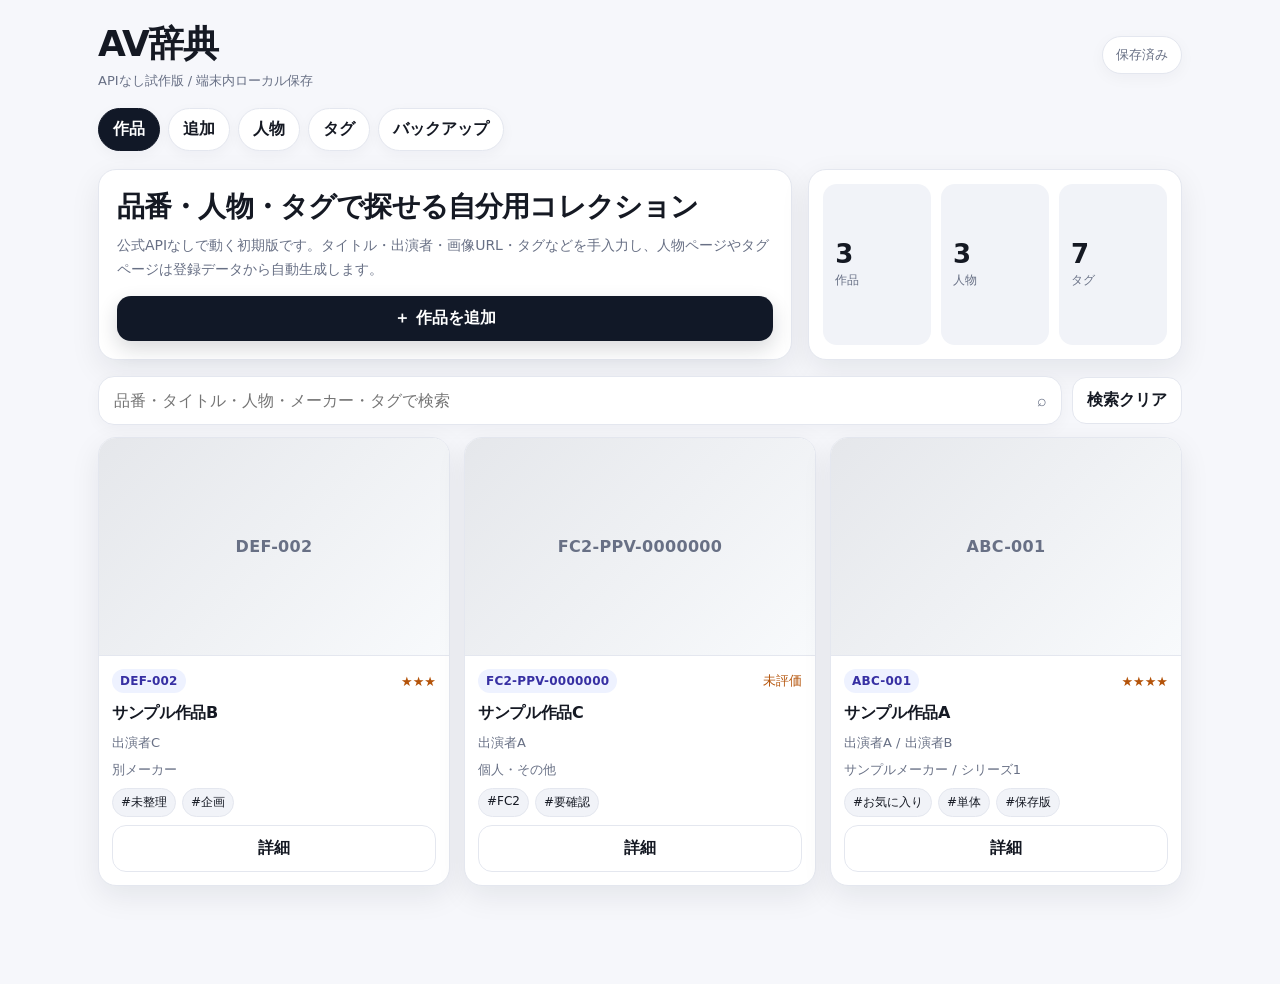
==== index.html @ 642b1cd3 "Add files via upload" ====
<!doctype html>
<html lang="ja">
<head>
  <meta charset="utf-8" />
  <meta name="viewport" content="width=device-width, initial-scale=1, viewport-fit=cover" />
  <meta name="theme-color" content="#111827" />
  <title>AV辞典 - APIなし試作版</title>
  <link rel="manifest" href="manifest.webmanifest" />
  <style>
    :root {
      --bg: #f6f7fb;
      --surface: #ffffff;
      --surface-2: #f1f3f8;
      --text: #151923;
      --muted: #687085;
      --line: #e4e7ef;
      --accent: #111827;
      --accent-2: #2563eb;
      --danger: #dc2626;
      --warn: #b45309;
      --shadow: 0 10px 30px rgba(17, 24, 39, 0.08);
      --radius: 18px;
      --bottom-nav: 74px;
      font-family: -apple-system, BlinkMacSystemFont, "Segoe UI", system-ui, "Hiragino Sans", "Yu Gothic", sans-serif;
    }

    * { box-sizing: border-box; }
    html { height: 100%; }
    body {
      margin: 0;
      min-height: 100%;
      background: var(--bg);
      color: var(--text);
      -webkit-font-smoothing: antialiased;
    }
    button, input, textarea, select { font: inherit; }
    button { cursor: pointer; }
    img { max-width: 100%; display: block; }
    .app {
      max-width: 1120px;
      margin: 0 auto;
      min-height: 100vh;
      padding: 20px 18px calc(var(--bottom-nav) + 24px);
    }

    .topbar {
      display: flex;
      justify-content: space-between;
      gap: 16px;
      align-items: center;
      margin-bottom: 18px;
    }
    .brand {
      display: flex;
      flex-direction: column;
      gap: 3px;
    }
    .brand h1 {
      margin: 0;
      font-size: clamp(24px, 5vw, 36px);
      letter-spacing: -0.04em;
    }
    .brand .sub {
      color: var(--muted);
      font-size: 13px;
    }
    .pill {
      background: var(--surface);
      border: 1px solid var(--line);
      border-radius: 999px;
      padding: 9px 13px;
      color: var(--muted);
      font-size: 13px;
      box-shadow: 0 4px 16px rgba(17, 24, 39, 0.04);
      white-space: nowrap;
    }

    .tabs {
      display: flex;
      gap: 8px;
      flex-wrap: wrap;
      margin-bottom: 18px;
    }
    .tab-btn {
      border: 1px solid var(--line);
      background: var(--surface);
      color: var(--text);
      border-radius: 999px;
      padding: 10px 14px;
      font-weight: 700;
      box-shadow: 0 4px 14px rgba(17, 24, 39, 0.04);
    }
    .tab-btn.active {
      background: var(--accent);
      color: #fff;
      border-color: var(--accent);
    }

    .panel { display: none; }
    .panel.active { display: block; }

    .hero {
      display: grid;
      grid-template-columns: minmax(0, 1.3fr) minmax(280px, 0.7fr);
      gap: 16px;
      margin-bottom: 16px;
    }
    .card {
      background: var(--surface);
      border: 1px solid var(--line);
      border-radius: var(--radius);
      box-shadow: var(--shadow);
    }
    .hero-main {
      padding: 18px;
      min-height: 160px;
      display: flex;
      flex-direction: column;
      justify-content: space-between;
      gap: 14px;
    }
    .hero-main h2 {
      margin: 0;
      font-size: clamp(20px, 4vw, 28px);
      letter-spacing: -0.03em;
    }
    .hero-main p {
      margin: 8px 0 0;
      color: var(--muted);
      line-height: 1.7;
      font-size: 14px;
    }
    .stats {
      display: grid;
      grid-template-columns: repeat(3, minmax(0, 1fr));
      gap: 10px;
      padding: 14px;
    }
    .stat {
      background: var(--surface-2);
      border-radius: 14px;
      padding: 12px;
      min-height: 82px;
      display: flex;
      flex-direction: column;
      justify-content: center;
    }
    .stat strong {
      font-size: 26px;
      letter-spacing: -0.04em;
    }
    .stat span {
      color: var(--muted);
      font-size: 12px;
      margin-top: 3px;
    }

    .toolbar {
      display: grid;
      grid-template-columns: 1fr auto;
      gap: 10px;
      align-items: center;
      margin: 16px 0;
    }
    .searchbox {
      position: relative;
    }
    .searchbox input {
      width: 100%;
      border: 1px solid var(--line);
      background: var(--surface);
      border-radius: 16px;
      padding: 14px 46px 14px 15px;
      outline: none;
      box-shadow: 0 4px 16px rgba(17, 24, 39, 0.04);
    }
    .searchbox .icon {
      position: absolute;
      right: 15px;
      top: 50%;
      transform: translateY(-50%);
      color: var(--muted);
    }
    .btn {
      border: 0;
      border-radius: 14px;
      padding: 12px 14px;
      background: var(--accent);
      color: #fff;
      font-weight: 800;
      box-shadow: 0 8px 20px rgba(17, 24, 39, 0.16);
      display: inline-flex;
      align-items: center;
      justify-content: center;
      gap: 6px;
    }
    .btn.secondary {
      background: var(--surface);
      color: var(--text);
      border: 1px solid var(--line);
      box-shadow: none;
    }
    .btn.danger {
      background: var(--danger);
    }
    .btn.warn {
      background: var(--warn);
    }
    .btn.full { width: 100%; }
    .small-btn {
      border: 1px solid var(--line);
      background: var(--surface);
      border-radius: 999px;
      padding: 7px 10px;
      font-weight: 700;
      color: var(--text);
    }

    .works-grid {
      display: grid;
      grid-template-columns: repeat(3, minmax(0, 1fr));
      gap: 14px;
    }
    .work-card {
      overflow: hidden;
      display: flex;
      flex-direction: column;
      min-height: 100%;
    }
    .thumb {
      aspect-ratio: 16 / 10;
      background: linear-gradient(135deg, #e5e7eb, #f8fafc);
      border-bottom: 1px solid var(--line);
      display: grid;
      place-items: center;
      color: var(--muted);
      font-weight: 800;
      letter-spacing: 0.02em;
      overflow: hidden;
    }
    .thumb img {
      width: 100%;
      height: 100%;
      object-fit: cover;
    }
    .work-body {
      padding: 13px;
      display: flex;
      flex-direction: column;
      gap: 8px;
      flex: 1;
    }
    .code-row {
      display: flex;
      align-items: center;
      justify-content: space-between;
      gap: 8px;
    }
    .code {
      background: #eef2ff;
      color: #3730a3;
      padding: 5px 8px;
      border-radius: 999px;
      font-size: 12px;
      font-weight: 900;
      letter-spacing: 0.02em;
    }
    .rating {
      font-size: 13px;
      white-space: nowrap;
      color: #b45309;
    }
    .title {
      font-weight: 900;
      line-height: 1.45;
      letter-spacing: -0.02em;
      word-break: break-word;
    }
    .meta {
      color: var(--muted);
      font-size: 13px;
      line-height: 1.5;
    }
    .chip-row {
      display: flex;
      flex-wrap: wrap;
      gap: 6px;
      margin-top: auto;
    }
    .chip {
      border: 1px solid var(--line);
      background: var(--surface-2);
      border-radius: 999px;
      padding: 5px 8px;
      font-size: 12px;
      color: var(--text);
      max-width: 100%;
      overflow: hidden;
      text-overflow: ellipsis;
      white-space: nowrap;
    }
    .chip.clickable { cursor: pointer; }

    .empty {
      text-align: center;
      color: var(--muted);
      padding: 44px 18px;
    }
    .empty strong {
      color: var(--text);
      display: block;
      font-size: 18px;
      margin-bottom: 6px;
    }

    .form-card { padding: 18px; }
    .form-grid {
      display: grid;
      grid-template-columns: repeat(2, minmax(0, 1fr));
      gap: 14px;
    }
    .field { display: flex; flex-direction: column; gap: 6px; }
    .field.full { grid-column: 1 / -1; }
    label {
      font-weight: 800;
      font-size: 13px;
      color: #303747;
    }
    .hint {
      color: var(--muted);
      font-size: 12px;
      line-height: 1.55;
    }
    input, textarea, select {
      border: 1px solid var(--line);
      background: #fff;
      border-radius: 13px;
      padding: 12px 12px;
      outline: none;
      width: 100%;
    }
    textarea { min-height: 96px; resize: vertical; }
    input:focus, textarea:focus, select:focus {
      border-color: #93c5fd;
      box-shadow: 0 0 0 4px rgba(147, 197, 253, 0.25);
    }
    .form-actions {
      display: flex;
      gap: 10px;
      margin-top: 16px;
      flex-wrap: wrap;
    }

    .list-stack {
      display: grid;
      gap: 10px;
    }
    .list-item {
      padding: 14px;
      display: flex;
      justify-content: space-between;
      align-items: center;
      gap: 12px;
    }
    .list-item h3 {
      margin: 0;
      font-size: 16px;
    }
    .list-item p {
      margin: 5px 0 0;
      color: var(--muted);
      font-size: 13px;
    }

    .backup-grid {
      display: grid;
      grid-template-columns: repeat(2, minmax(0, 1fr));
      gap: 14px;
    }
    .backup-box { padding: 16px; }
    .backup-box h3 { margin: 0 0 8px; }
    .backup-box p { color: var(--muted); line-height: 1.7; font-size: 14px; margin: 0 0 12px; }

    dialog {
      border: 0;
      border-radius: 22px;
      padding: 0;
      width: min(680px, calc(100vw - 28px));
      box-shadow: 0 30px 90px rgba(17, 24, 39, 0.28);
      overflow: hidden;
    }
    dialog::backdrop { background: rgba(15, 23, 42, 0.55); }
    .modal-head {
      padding: 14px 16px;
      border-bottom: 1px solid var(--line);
      display: flex;
      justify-content: space-between;
      align-items: center;
      gap: 10px;
    }
    .modal-head h2 { margin: 0; font-size: 18px; }
    .modal-body { padding: 16px; max-height: min(72vh, 720px); overflow: auto; }
    .detail-grid {
      display: grid;
      grid-template-columns: 190px minmax(0, 1fr);
      gap: 16px;
    }
    .detail-thumb {
      border-radius: 16px;
      overflow: hidden;
      border: 1px solid var(--line);
      align-self: start;
    }
    .kv { display: grid; gap: 10px; }
    .kv-row {
      display: grid;
      grid-template-columns: 86px minmax(0, 1fr);
      gap: 10px;
      font-size: 14px;
      line-height: 1.6;
      border-bottom: 1px solid var(--line);
      padding-bottom: 8px;
    }
    .kv-row b { color: var(--muted); font-size: 13px; }
    .modal-actions { display: flex; gap: 9px; margin-top: 16px; flex-wrap: wrap; }

    .bottom-nav {
      position: fixed;
      left: 50%;
      bottom: max(12px, env(safe-area-inset-bottom));
      transform: translateX(-50%);
      width: min(620px, calc(100vw - 22px));
      background: rgba(255,255,255,0.92);
      backdrop-filter: blur(18px);
      border: 1px solid var(--line);
      border-radius: 22px;
      box-shadow: 0 20px 50px rgba(17, 24, 39, 0.18);
      display: none;
      grid-template-columns: repeat(5, 1fr);
      padding: 8px;
      z-index: 10;
    }
    .nav-btn {
      background: transparent;
      border: 0;
      border-radius: 15px;
      padding: 8px 5px;
      color: var(--muted);
      font-size: 11px;
      font-weight: 800;
      display: grid;
      gap: 3px;
      place-items: center;
    }
    .nav-btn span:first-child { font-size: 17px; line-height: 1; }
    .nav-btn.active {
      background: var(--accent);
      color: #fff;
    }

    .toast {
      position: fixed;
      left: 50%;
      bottom: 96px;
      transform: translateX(-50%) translateY(20px);
      background: #111827;
      color: #fff;
      padding: 12px 14px;
      border-radius: 999px;
      opacity: 0;
      pointer-events: none;
      transition: 0.2s ease;
      box-shadow: 0 16px 42px rgba(17, 24, 39, 0.25);
      z-index: 30;
      font-weight: 700;
      font-size: 13px;
    }
    .toast.show {
      opacity: 1;
      transform: translateX(-50%) translateY(0);
    }

    @media (max-width: 900px) {
      .hero { grid-template-columns: 1fr; }
      .works-grid { grid-template-columns: repeat(2, minmax(0, 1fr)); }
      .backup-grid { grid-template-columns: 1fr; }
    }
    @media (max-width: 640px) {
      .app { padding: 16px 12px calc(var(--bottom-nav) + 22px); }
      .topbar { align-items: flex-start; }
      .pill { display: none; }
      .tabs { display: none; }
      .bottom-nav { display: grid; }
      .hero-main { padding: 16px; }
      .stats { grid-template-columns: repeat(3, 1fr); padding: 10px; gap: 8px; }
      .stat { min-height: 70px; padding: 10px; }
      .stat strong { font-size: 23px; }
      .toolbar { grid-template-columns: 1fr; }
      .works-grid { grid-template-columns: 1fr; gap: 12px; }
      .work-card { display: grid; grid-template-columns: 112px minmax(0, 1fr); min-height: 0; }
      .thumb { aspect-ratio: auto; height: 100%; min-height: 150px; border-bottom: 0; border-right: 1px solid var(--line); }
      .work-body { padding: 12px; min-width: 0; }
      .title { font-size: 15px; }
      .chip-row .chip:nth-child(n+5) { display: none; }
      .form-card { padding: 14px; }
      .form-grid { grid-template-columns: 1fr; gap: 12px; }
      .form-actions .btn { flex: 1 1 100%; }
      .detail-grid { grid-template-columns: 1fr; }
      .detail-thumb { max-width: 240px; width: 100%; margin: 0 auto; }
      .kv-row { grid-template-columns: 78px minmax(0, 1fr); }
      .list-item { align-items: flex-start; flex-direction: column; }
      .list-item .btn { width: 100%; }
    }
  </style>
</head>
<body>
  <div class="app">
    <header class="topbar">
      <div class="brand">
        <h1>AV辞典</h1>
        <div class="sub">APIなし試作版 / 端末内ローカル保存</div>
      </div>
      <div class="pill" id="saveState">保存済み</div>
    </header>

    <nav class="tabs" aria-label="メインメニュー">
      <button class="tab-btn active" data-tab="home">作品</button>
      <button class="tab-btn" data-tab="add">追加</button>
      <button class="tab-btn" data-tab="people">人物</button>
      <button class="tab-btn" data-tab="tags">タグ</button>
      <button class="tab-btn" data-tab="backup">バックアップ</button>
    </nav>

    <main>
      <section id="home" class="panel active">
        <div class="hero">
          <div class="card hero-main">
            <div>
              <h2>品番・人物・タグで探せる自分用コレクション</h2>
              <p>公式APIなしで動く初期版です。タイトル・出演者・画像URL・タグなどを手入力し、人物ページやタグページは登録データから自動生成します。</p>
            </div>
            <button class="btn" data-open-add>＋ 作品を追加</button>
          </div>
          <div class="card stats">
            <div class="stat"><strong id="statWorks">0</strong><span>作品</span></div>
            <div class="stat"><strong id="statPeople">0</strong><span>人物</span></div>
            <div class="stat"><strong id="statTags">0</strong><span>タグ</span></div>
          </div>
        </div>

        <div class="toolbar">
          <div class="searchbox">
            <input id="searchInput" type="search" placeholder="品番・タイトル・人物・メーカー・タグで検索" autocomplete="off" />
            <span class="icon">⌕</span>
          </div>
          <button class="btn secondary" id="clearSearch">検索クリア</button>
        </div>

        <div id="activeFilter" class="hint" style="margin: -4px 0 12px;"></div>
        <div id="worksGrid" class="works-grid"></div>
        <div id="emptyWorks" class="card empty" style="display:none;">
          <strong>まだ作品がありません</strong>
          まずは「追加」から品番だけでも登録できます。
        </div>
      </section>

      <section id="add" class="panel">
        <div class="card form-card">
          <h2 style="margin:0 0 6px;">作品を追加・編集</h2>
          <p class="hint" style="margin:0 0 16px;">所持状況欄は入れていません。品番だけでも保存できます。</p>
          <form id="workForm">
            <input type="hidden" id="editId" />
            <div class="form-grid">
              <div class="field">
                <label for="code">品番 *</label>
                <input id="code" placeholder="例：ABC-001" required />
              </div>
              <div class="field">
                <label for="title">タイトル</label>
                <input id="title" placeholder="あとから入力でも可" />
              </div>
              <div class="field full">
                <label for="performers">出演者・人物</label>
                <input id="performers" placeholder="例：出演者A, 出演者B" />
                <div class="hint">カンマ区切りで複数登録できます。人物ページは自動生成されます。</div>
              </div>
              <div class="field">
                <label for="maker">メーカー</label>
                <input id="maker" placeholder="メーカー名" />
              </div>
              <div class="field">
                <label for="label">レーベル</label>
                <input id="label" placeholder="レーベル名" />
              </div>
              <div class="field">
                <label for="series">シリーズ</label>
                <input id="series" placeholder="シリーズ名" />
              </div>
              <div class="field">
                <label for="releaseDate">発売日</label>
                <input id="releaseDate" type="date" />
              </div>
              <div class="field">
                <label for="rating">評価</label>
                <select id="rating">
                  <option value="">未評価</option>
                  <option value="1">★</option>
                  <option value="2">★★</option>
                  <option value="3">★★★</option>
                  <option value="4">★★★★</option>
                  <option value="5">★★★★★</option>
                </select>
              </div>
              <div class="field full">
                <label for="tags">タグ</label>
                <input id="tags" placeholder="例：お気に入り, 単体, FC2, 保存版" />
                <div class="hint">カンマ区切り。タグページは自動生成されます。</div>
              </div>
              <div class="field full">
                <label for="thumbnailUrl">サムネイル画像URL</label>
                <input id="thumbnailUrl" placeholder="https://..." />
              </div>
              <div class="field full">
                <label for="thumbnailFile">サムネイル画像アップロード</label>
                <input id="thumbnailFile" type="file" accept="image/*" />
                <div class="hint">試作版では画像を端末内に保存します。大きい画像を多く入れるとブラウザ保存容量を使います。</div>
              </div>
              <div class="field full">
                <label for="sourceUrl">参照URL</label>
                <input id="sourceUrl" placeholder="作品ページなどのURL" />
              </div>
              <div class="field full">
                <label for="memo">メモ</label>
                <textarea id="memo" placeholder="自由メモ"></textarea>
              </div>
            </div>
            <div class="form-actions">
              <button class="btn" type="submit">保存する</button>
              <button class="btn secondary" type="button" id="resetForm">入力をクリア</button>
            </div>
          </form>
        </div>
      </section>

      <section id="people" class="panel">
        <div class="toolbar">
          <div>
            <h2 style="margin:0 0 4px;">人物ページ</h2>
            <div class="hint">登録済み作品から自動生成されます。</div>
          </div>
          <button class="btn secondary" data-open-add>＋ 作品を追加</button>
        </div>
        <div id="peopleList" class="list-stack"></div>
        <div id="emptyPeople" class="card empty" style="display:none;"><strong>人物が未登録です</strong>作品追加時に出演者を入力してください。</div>
      </section>

      <section id="tags" class="panel">
        <div class="toolbar">
          <div>
            <h2 style="margin:0 0 4px;">タグページ</h2>
            <div class="hint">タグを押すと作品一覧を絞り込みます。</div>
          </div>
          <button class="btn secondary" data-open-add>＋ 作品を追加</button>
        </div>
        <div id="tagList" class="list-stack"></div>
        <div id="emptyTags" class="card empty" style="display:none;"><strong>タグが未登録です</strong>作品追加時にタグを入力してください。</div>
      </section>

      <section id="backup" class="panel">
        <div class="backup-grid">
          <div class="card backup-box">
            <h3>JSONで書き出し</h3>
            <p>登録データをバックアップします。別端末に移すときにも使えます。</p>
            <button class="btn full" id="exportJson">書き出す</button>
          </div>
          <div class="card backup-box">
            <h3>JSONを読み込み</h3>
            <p>この試作版から書き出したJSONを読み込みます。現在のデータに追加します。</p>
            <input id="importFile" type="file" accept="application/json,.json" />
          </div>
          <div class="card backup-box">
            <h3>サンプルデータ</h3>
            <p>動作確認用のサンプルを入れ直します。現在のデータは上書きされます。</p>
            <button class="btn warn full" id="loadSample">サンプルを入れ直す</button>
          </div>
          <div class="card backup-box">
            <h3>全削除</h3>
            <p>このブラウザ内の登録データをすべて削除します。</p>
            <button class="btn danger full" id="deleteAll">すべて削除</button>
          </div>
        </div>
      </section>
    </main>
  </div>

  <nav class="bottom-nav" aria-label="スマホ用メニュー">
    <button class="nav-btn active" data-tab="home"><span>⌂</span><span>作品</span></button>
    <button class="nav-btn" data-tab="add"><span>＋</span><span>追加</span></button>
    <button class="nav-btn" data-tab="people"><span>👤</span><span>人物</span></button>
    <button class="nav-btn" data-tab="tags"><span>🏷</span><span>タグ</span></button>
    <button class="nav-btn" data-tab="backup"><span>⇅</span><span>保存</span></button>
  </nav>

  <dialog id="detailDialog">
    <div class="modal-head">
      <h2 id="detailTitle">作品詳細</h2>
      <button class="small-btn" id="closeDialog">閉じる</button>
    </div>
    <div class="modal-body" id="detailBody"></div>
  </dialog>

  <div class="toast" id="toast">保存しました</div>

  <script>
    const STORAGE_KEY = 'av_dict_no_api_v1';
    const $ = (selector, root = document) => root.querySelector(selector);
    const $$ = (selector, root = document) => Array.from(root.querySelectorAll(selector));

    let works = [];
    let searchText = '';
    let activeFilter = null;

    const sampleWorks = [
      {
        id: crypto.randomUUID(),
        code: 'ABC-001',
        title: 'サンプル作品A',
        performers: ['出演者A', '出演者B'],
        maker: 'サンプルメーカー',
        label: 'サンプルレーベル',
        series: 'シリーズ1',
        releaseDate: '2026-01-15',
        rating: '4',
        tags: ['お気に入り', '単体', '保存版'],
        thumbnailUrl: '',
        thumbnailData: '',
        sourceUrl: '',
        memo: 'これは動作確認用のサンプルです。',
        createdAt: new Date().toISOString()
      },
      {
        id: crypto.randomUUID(),
        code: 'DEF-002',
        title: 'サンプル作品B',
        performers: ['出演者C'],
        maker: '別メーカー',
        label: '',
        series: '',
        releaseDate: '',
        rating: '3',
        tags: ['未整理', '企画'],
        thumbnailUrl: '',
        thumbnailData: '',
        sourceUrl: '',
        memo: '品番だけ登録して後から埋める運用もできます。',
        createdAt: new Date().toISOString()
      },
      {
        id: crypto.randomUUID(),
        code: 'FC2-PPV-0000000',
        title: 'サンプル作品C',
        performers: ['出演者A'],
        maker: '個人・その他',
        label: '',
        series: '',
        releaseDate: '',
        rating: '',
        tags: ['FC2', '要確認'],
        thumbnailUrl: '',
        thumbnailData: '',
        sourceUrl: '',
        memo: 'FC2なども手入力で同じように管理できます。',
        createdAt: new Date().toISOString()
      }
    ];

    function normalizeList(value) {
      return String(value || '')
        .split(/[、,]/)
        .map(v => v.trim())
        .filter(Boolean)
        .filter((v, index, arr) => arr.indexOf(v) === index);
    }

    function save() {
      localStorage.setItem(STORAGE_KEY, JSON.stringify(works));
      $('#saveState').textContent = '保存済み';
    }

    function load() {
      try {
        const raw = localStorage.getItem(STORAGE_KEY);
        if (raw) {
          works = JSON.parse(raw);
        } else {
          works = structuredClone(sampleWorks);
          save();
        }
      } catch (e) {
        console.error(e);
        works = [];
      }
    }

    function showToast(message) {
      const toast = $('#toast');
      toast.textContent = message;
      toast.classList.add('show');
      setTimeout(() => toast.classList.remove('show'), 1800);
    }

    function setTab(tab) {
      $$('.panel').forEach(p => p.classList.toggle('active', p.id === tab));
      $$('.tab-btn, .nav-btn').forEach(btn => btn.classList.toggle('active', btn.dataset.tab === tab));
      if (tab === 'home') renderWorks();
      if (tab === 'people') renderPeople();
      if (tab === 'tags') renderTags();
      window.scrollTo({ top: 0, behavior: 'smooth' });
    }

    function getAllPeople() {
      const map = new Map();
      works.forEach(work => {
        (work.performers || []).forEach(name => {
          map.set(name, (map.get(name) || 0) + 1);
        });
      });
      return Array.from(map.entries()).sort((a, b) => b[1] - a[1] || a[0].localeCompare(b[0], 'ja'));
    }

    function getAllTags() {
      const map = new Map();
      works.forEach(work => {
        (work.tags || []).forEach(name => {
          map.set(name, (map.get(name) || 0) + 1);
        });
      });
      return Array.from(map.entries()).sort((a, b) => b[1] - a[1] || a[0].localeCompare(b[0], 'ja'));
    }

    function updateStats() {
      $('#statWorks').textContent = works.length;
      $('#statPeople').textContent = getAllPeople().length;
      $('#statTags').textContent = getAllTags().length;
    }

    function workHaystack(work) {
      return [
        work.code, work.title, work.maker, work.label, work.series,
        ...(work.performers || []), ...(work.tags || []), work.memo
      ].join(' ').toLowerCase();
    }

    function getFilteredWorks() {
      let result = [...works].sort((a, b) => new Date(b.createdAt || 0) - new Date(a.createdAt || 0));
      if (searchText) {
        const q = searchText.toLowerCase();
        result = result.filter(work => workHaystack(work).includes(q));
      }
      if (activeFilter) {
        if (activeFilter.type === 'person') result = result.filter(work => (work.performers || []).includes(activeFilter.value));
        if (activeFilter.type === 'tag') result = result.filter(work => (work.tags || []).includes(activeFilter.value));
      }
      return result;
    }

    function escapeHtml(value) {
      return String(value ?? '')
        .replaceAll('&', '&amp;')
        .replaceAll('<', '&lt;')
        .replaceAll('>', '&gt;')
        .replaceAll('"', '&quot;')
        .replaceAll("'", '&#039;');
    }

    function ratingStars(value) {
      const count = Number(value || 0);
      return count ? '★'.repeat(count) : '未評価';
    }

    function thumbnailHtml(work) {
      const src = work.thumbnailData || work.thumbnailUrl;
      if (src) return `<img src="${escapeHtml(src)}" alt="${escapeHtml(work.title || work.code)}">`;
      return `<span>${escapeHtml(work.code || 'NO IMAGE')}</span>`;
    }

    function renderWorks() {
      updateStats();
      const list = getFilteredWorks();
      const grid = $('#worksGrid');
      grid.innerHTML = '';
      $('#emptyWorks').style.display = list.length ? 'none' : 'block';

      const filterText = [];
      if (searchText) filterText.push(`検索:「${escapeHtml(searchText)}」`);
      if (activeFilter) filterText.push(`${activeFilter.type === 'person' ? '人物' : 'タグ'}:「${escapeHtml(activeFilter.value)}」`);
      $('#activeFilter').innerHTML = filterText.length ? `${filterText.join(' / ')} <button class="small-btn" id="resetFilterInline">絞り込み解除</button>` : '';
      const resetBtn = $('#resetFilterInline');
      if (resetBtn) resetBtn.addEventListener('click', () => {
        searchText = '';
        activeFilter = null;
        $('#searchInput').value = '';
        renderWorks();
      });

      list.forEach(work => {
        const el = document.createElement('article');
        el.className = 'card work-card';
        el.innerHTML = `
          <div class="thumb">${thumbnailHtml(work)}</div>
          <div class="work-body">
            <div class="code-row">
              <span class="code">${escapeHtml(work.code)}</span>
              <span class="rating">${escapeHtml(ratingStars(work.rating))}</span>
            </div>
            <div class="title">${escapeHtml(work.title || 'タイトル未入力')}</div>
            <div class="meta">${escapeHtml((work.performers || []).join(' / ') || '人物未入力')}</div>
            <div class="meta">${escapeHtml([work.maker, work.series].filter(Boolean).join(' / ') || 'メーカー等未入力')}</div>
            <div class="chip-row">
              ${(work.tags || []).slice(0, 6).map(tag => `<span class="chip clickable" data-tag="${escapeHtml(tag)}">#${escapeHtml(tag)}</span>`).join('')}
            </div>
            <button class="btn secondary full" data-detail="${work.id}">詳細</button>
          </div>
        `;
        grid.appendChild(el);
      });

      $$('[data-detail]').forEach(btn => btn.addEventListener('click', () => openDetail(btn.dataset.detail)));
      $$('[data-tag]').forEach(chip => chip.addEventListener('click', (event) => {
        event.stopPropagation();
        activeFilter = { type: 'tag', value: chip.dataset.tag };
        setTab('home');
      }));
    }

    function renderPeople() {
      updateStats();
      const list = getAllPeople();
      const root = $('#peopleList');
      root.innerHTML = '';
      $('#emptyPeople').style.display = list.length ? 'none' : 'block';
      list.forEach(([name, count]) => {
        const el = document.createElement('div');
        el.className = 'card list-item';
        el.innerHTML = `
          <div><h3>${escapeHtml(name)}</h3><p>${count}作品</p></div>
          <button class="btn secondary" data-person="${escapeHtml(name)}">この人物の作品を見る</button>
        `;
        root.appendChild(el);
      });
      $$('[data-person]').forEach(btn => btn.addEventListener('click', () => {
        activeFilter = { type: 'person', value: btn.dataset.person };
        searchText = '';
        $('#searchInput').value = '';
        setTab('home');
      }));
    }

    function renderTags() {
      updateStats();
      const list = getAllTags();
      const root = $('#tagList');
      root.innerHTML = '';
      $('#emptyTags').style.display = list.length ? 'none' : 'block';
      list.forEach(([name, count]) => {
        const el = document.createElement('div');
        el.className = 'card list-item';
        el.innerHTML = `
          <div><h3>#${escapeHtml(name)}</h3><p>${count}作品</p></div>
          <button class="btn secondary" data-tag-filter="${escapeHtml(name)}">このタグの作品を見る</button>
        `;
        root.appendChild(el);
      });
      $$('[data-tag-filter]').forEach(btn => btn.addEventListener('click', () => {
        activeFilter = { type: 'tag', value: btn.dataset.tagFilter };
        searchText = '';
        $('#searchInput').value = '';
        setTab('home');
      }));
    }

    function openDetail(id) {
      const work = works.find(w => w.id === id);
      if (!work) return;
      $('#detailTitle').textContent = work.title || work.code;
      $('#detailBody').innerHTML = `
        <div class="detail-grid">
          <div class="thumb detail-thumb">${thumbnailHtml(work)}</div>
          <div>
            <div class="kv">
              <div class="kv-row"><b>品番</b><span>${escapeHtml(work.code)}</span></div>
              <div class="kv-row"><b>タイトル</b><span>${escapeHtml(work.title || '未入力')}</span></div>
              <div class="kv-row"><b>人物</b><span>${(work.performers || []).map(p => `<button class="small-btn" data-detail-person="${escapeHtml(p)}">${escapeHtml(p)}</button>`).join(' ') || '未入力'}</span></div>
              <div class="kv-row"><b>メーカー</b><span>${escapeHtml(work.maker || '未入力')}</span></div>
              <div class="kv-row"><b>レーベル</b><span>${escapeHtml(work.label || '未入力')}</span></div>
              <div class="kv-row"><b>シリーズ</b><span>${escapeHtml(work.series || '未入力')}</span></div>
              <div class="kv-row"><b>発売日</b><span>${escapeHtml(work.releaseDate || '未入力')}</span></div>
              <div class="kv-row"><b>評価</b><span>${escapeHtml(ratingStars(work.rating))}</span></div>
              <div class="kv-row"><b>タグ</b><span>${(work.tags || []).map(t => `<button class="small-btn" data-detail-tag="${escapeHtml(t)}">#${escapeHtml(t)}</button>`).join(' ') || '未入力'}</span></div>
              <div class="kv-row"><b>参照URL</b><span>${work.sourceUrl ? `<a href="${escapeHtml(work.sourceUrl)}" target="_blank" rel="noopener">開く</a>` : '未入力'}</span></div>
              <div class="kv-row"><b>メモ</b><span>${escapeHtml(work.memo || '未入力')}</span></div>
            </div>
            <div class="modal-actions">
              <button class="btn" data-edit="${work.id}">編集</button>
              <button class="btn danger" data-delete="${work.id}">削除</button>
            </div>
          </div>
        </div>
      `;
      $('#detailDialog').showModal();

      $$('[data-edit]', $('#detailBody')).forEach(btn => btn.addEventListener('click', () => {
        $('#detailDialog').close();
        editWork(btn.dataset.edit);
      }));
      $$('[data-delete]', $('#detailBody')).forEach(btn => btn.addEventListener('click', () => {
        deleteWork(btn.dataset.delete);
      }));
      $$('[data-detail-person]', $('#detailBody')).forEach(btn => btn.addEventListener('click', () => {
        $('#detailDialog').close();
        activeFilter = { type: 'person', value: btn.dataset.detailPerson };
        setTab('home');
      }));
      $$('[data-detail-tag]', $('#detailBody')).forEach(btn => btn.addEventListener('click', () => {
        $('#detailDialog').close();
        activeFilter = { type: 'tag', value: btn.dataset.detailTag };
        setTab('home');
      }));
    }

    function fillForm(work) {
      $('#editId').value = work?.id || '';
      $('#code').value = work?.code || '';
      $('#title').value = work?.title || '';
      $('#performers').value = (work?.performers || []).join(', ');
      $('#maker').value = work?.maker || '';
      $('#label').value = work?.label || '';
      $('#series').value = work?.series || '';
      $('#releaseDate').value = work?.releaseDate || '';
      $('#rating').value = work?.rating || '';
      $('#tags').value = (work?.tags || []).join(', ');
      $('#thumbnailUrl').value = work?.thumbnailUrl || '';
      $('#sourceUrl').value = work?.sourceUrl || '';
      $('#memo').value = work?.memo || '';
      $('#thumbnailFile').value = '';
    }

    function editWork(id) {
      const work = works.find(w => w.id === id);
      if (!work) return;
      fillForm(work);
      setTab('add');
      showToast('編集モードです');
    }

    function deleteWork(id) {
      const work = works.find(w => w.id === id);
      if (!work) return;
      const ok = confirm(`${work.code} を削除しますか？`);
      if (!ok) return;
      works = works.filter(w => w.id !== id);
      save();
      $('#detailDialog').close();
      renderAll();
      showToast('削除しました');
    }

    function readFileAsDataUrl(file) {
      return new Promise((resolve, reject) => {
        if (!file) return resolve('');
        const reader = new FileReader();
        reader.onload = () => resolve(reader.result);
        reader.onerror = reject;
        reader.readAsDataURL(file);
      });
    }

    async function handleSubmit(event) {
      event.preventDefault();
      const id = $('#editId').value || crypto.randomUUID();
      const existing = works.find(w => w.id === id);
      const file = $('#thumbnailFile').files[0];
      const thumbnailData = file ? await readFileAsDataUrl(file) : (existing?.thumbnailData || '');
      const record = {
        id,
        code: $('#code').value.trim(),
        title: $('#title').value.trim(),
        performers: normalizeList($('#performers').value),
        maker: $('#maker').value.trim(),
        label: $('#label').value.trim(),
        series: $('#series').value.trim(),
        releaseDate: $('#releaseDate').value,
        rating: $('#rating').value,
        tags: normalizeList($('#tags').value),
        thumbnailUrl: $('#thumbnailUrl').value.trim(),
        thumbnailData,
        sourceUrl: $('#sourceUrl').value.trim(),
        memo: $('#memo').value.trim(),
        createdAt: existing?.createdAt || new Date().toISOString(),
        updatedAt: new Date().toISOString()
      };
      if (!record.code) {
        showToast('品番を入力してください');
        return;
      }
      const index = works.findIndex(w => w.id === id);
      if (index >= 0) works[index] = record;
      else works.unshift(record);
      save();
      fillForm(null);
      renderAll();
      setTab('home');
      showToast('保存しました');
    }

    function renderAll() {
      updateStats();
      renderWorks();
      renderPeople();
      renderTags();
    }

    function exportJson() {
      const data = JSON.stringify({ app: 'AV辞典 APIなし試作版', exportedAt: new Date().toISOString(), works }, null, 2);
      const blob = new Blob([data], { type: 'application/json' });
      const url = URL.createObjectURL(blob);
      const a = document.createElement('a');
      a.href = url;
      a.download = `av-dict-backup-${new Date().toISOString().slice(0, 10)}.json`;
      document.body.appendChild(a);
      a.click();
      a.remove();
      URL.revokeObjectURL(url);
      showToast('書き出しました');
    }

    async function importJson(file) {
      if (!file) return;
      try {
        const text = await file.text();
        const parsed = JSON.parse(text);
        const importedWorks = Array.isArray(parsed) ? parsed : parsed.works;
        if (!Array.isArray(importedWorks)) throw new Error('works not found');
        const normalized = importedWorks.map(w => ({
          id: w.id || crypto.randomUUID(),
          code: String(w.code || '').trim(),
          title: String(w.title || '').trim(),
          performers: Array.isArray(w.performers) ? w.performers : normalizeList(w.performers),
          maker: String(w.maker || '').trim(),
          label: String(w.label || '').trim(),
          series: String(w.series || '').trim(),
          releaseDate: w.releaseDate || '',
          rating: w.rating || '',
          tags: Array.isArray(w.tags) ? w.tags : normalizeList(w.tags),
          thumbnailUrl: w.thumbnailUrl || '',
          thumbnailData: w.thumbnailData || '',
          sourceUrl: w.sourceUrl || '',
          memo: w.memo || '',
          createdAt: w.createdAt || new Date().toISOString(),
          updatedAt: new Date().toISOString()
        })).filter(w => w.code);
        const existingCodes = new Set(works.map(w => w.code));
        const toAdd = normalized.filter(w => !existingCodes.has(w.code));
        works = [...toAdd, ...works];
        save();
        renderAll();
        showToast(`${toAdd.length}件読み込みました`);
      } catch (e) {
        console.error(e);
        alert('JSONを読み込めませんでした。');
      } finally {
        $('#importFile').value = '';
      }
    }

    function bindEvents() {
      $$('.tab-btn, .nav-btn').forEach(btn => btn.addEventListener('click', () => setTab(btn.dataset.tab)));
      $$('[data-open-add]').forEach(btn => btn.addEventListener('click', () => {
        fillForm(null);
        setTab('add');
      }));
      $('#searchInput').addEventListener('input', (e) => {
        searchText = e.target.value.trim();
        renderWorks();
      });
      $('#clearSearch').addEventListener('click', () => {
        searchText = '';
        activeFilter = null;
        $('#searchInput').value = '';
        renderWorks();
      });
      $('#workForm').addEventListener('submit', handleSubmit);
      $('#resetForm').addEventListener('click', () => fillForm(null));
      $('#closeDialog').addEventListener('click', () => $('#detailDialog').close());
      $('#exportJson').addEventListener('click', exportJson);
      $('#importFile').addEventListener('change', e => importJson(e.target.files[0]));
      $('#loadSample').addEventListener('click', () => {
        if (!confirm('サンプルデータで上書きしますか？')) return;
        works = structuredClone(sampleWorks).map(w => ({ ...w, id: crypto.randomUUID(), createdAt: new Date().toISOString() }));
        save();
        renderAll();
        showToast('サンプルを入れ直しました');
      });
      $('#deleteAll').addEventListener('click', () => {
        if (!confirm('すべてのデータを削除しますか？')) return;
        works = [];
        save();
        renderAll();
        showToast('全削除しました');
      });
    }

    if ('serviceWorker' in navigator && location.protocol !== 'file:') {
      navigator.serviceWorker.register('./sw.js').catch(console.warn);
    }

    load();
    bindEvents();
    renderAll();
  </script>
</body>
</html>
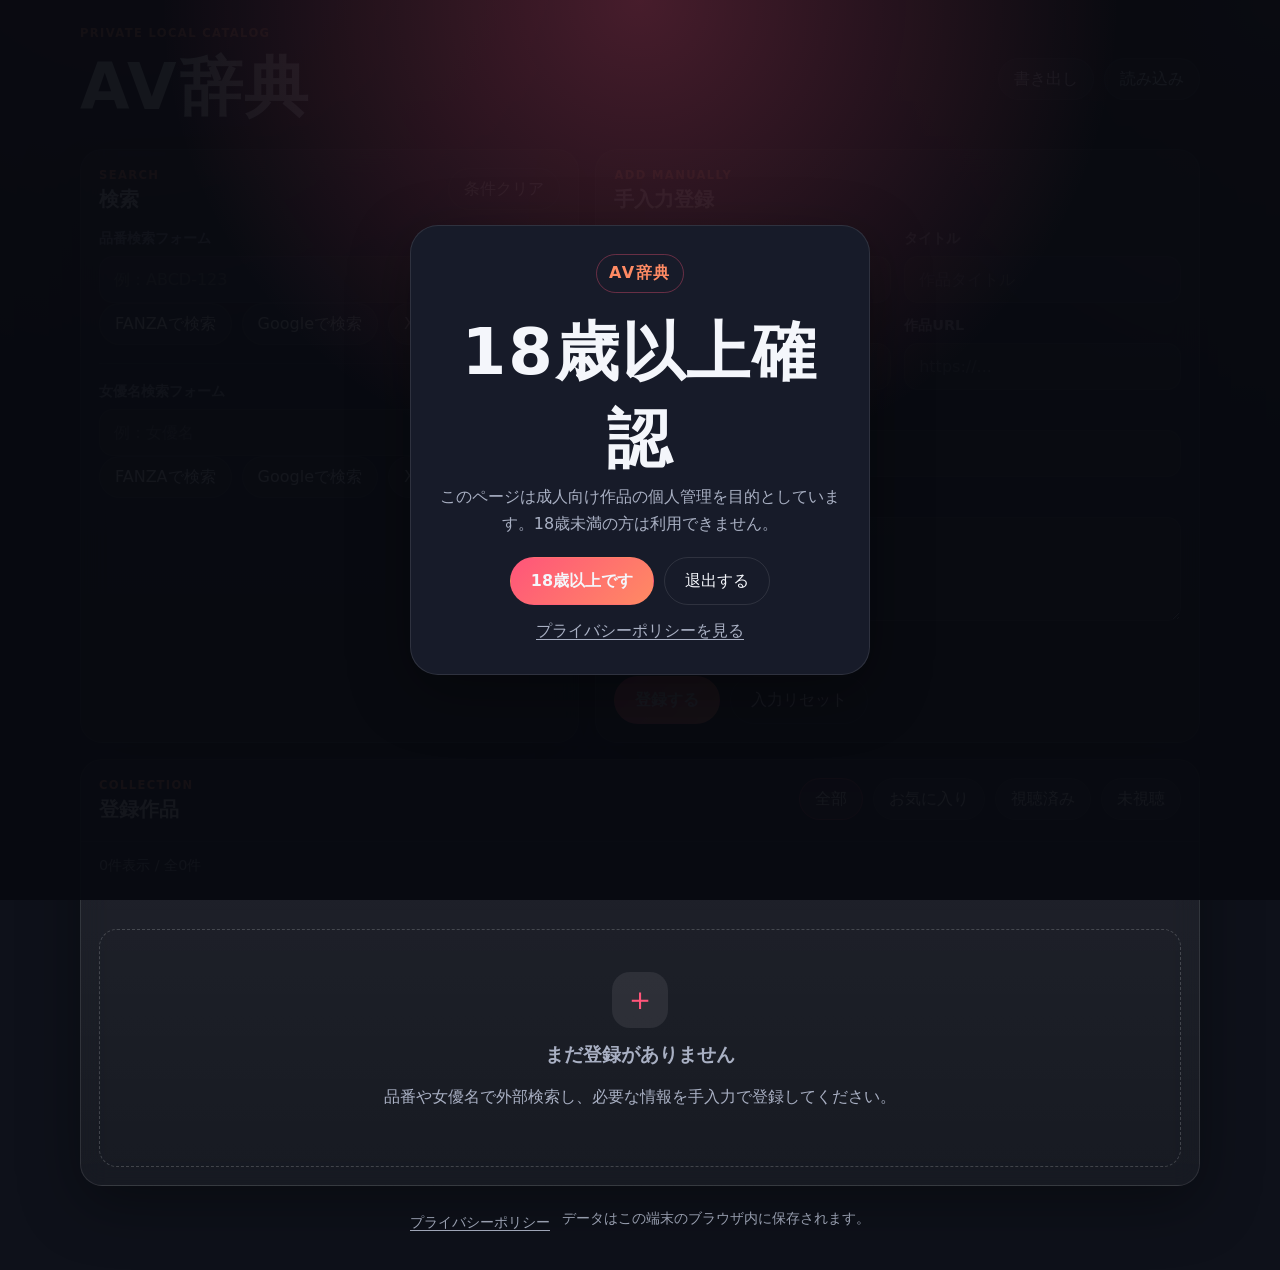
==== commit ac3151a2: "Add files via upload" ====
--- a/index.html
+++ b/index.html
@@ -3,1220 +3,210 @@
 <head>
   <meta charset="utf-8" />
   <meta name="viewport" content="width=device-width, initial-scale=1, viewport-fit=cover" />
-  <meta name="theme-color" content="#111827" />
-  <title>AV辞典 - APIなし試作版</title>
+  <meta name="theme-color" content="#141827" />
+  <meta name="robots" content="noindex,nofollow" />
+  <title>AV辞典</title>
   <link rel="manifest" href="manifest.webmanifest" />
-  <style>
-    :root {
-      --bg: #f6f7fb;
-      --surface: #ffffff;
-      --surface-2: #f1f3f8;
-      --text: #151923;
-      --muted: #687085;
-      --line: #e4e7ef;
-      --accent: #111827;
-      --accent-2: #2563eb;
-      --danger: #dc2626;
-      --warn: #b45309;
-      --shadow: 0 10px 30px rgba(17, 24, 39, 0.08);
-      --radius: 18px;
-      --bottom-nav: 74px;
-      font-family: -apple-system, BlinkMacSystemFont, "Segoe UI", system-ui, "Hiragino Sans", "Yu Gothic", sans-serif;
-    }
-
-    * { box-sizing: border-box; }
-    html { height: 100%; }
-    body {
-      margin: 0;
-      min-height: 100%;
-      background: var(--bg);
-      color: var(--text);
-      -webkit-font-smoothing: antialiased;
-    }
-    button, input, textarea, select { font: inherit; }
-    button { cursor: pointer; }
-    img { max-width: 100%; display: block; }
-    .app {
-      max-width: 1120px;
-      margin: 0 auto;
-      min-height: 100vh;
-      padding: 20px 18px calc(var(--bottom-nav) + 24px);
-    }
-
-    .topbar {
-      display: flex;
-      justify-content: space-between;
-      gap: 16px;
-      align-items: center;
-      margin-bottom: 18px;
-    }
-    .brand {
-      display: flex;
-      flex-direction: column;
-      gap: 3px;
-    }
-    .brand h1 {
-      margin: 0;
-      font-size: clamp(24px, 5vw, 36px);
-      letter-spacing: -0.04em;
-    }
-    .brand .sub {
-      color: var(--muted);
-      font-size: 13px;
-    }
-    .pill {
-      background: var(--surface);
-      border: 1px solid var(--line);
-      border-radius: 999px;
-      padding: 9px 13px;
-      color: var(--muted);
-      font-size: 13px;
-      box-shadow: 0 4px 16px rgba(17, 24, 39, 0.04);
-      white-space: nowrap;
-    }
-
-    .tabs {
-      display: flex;
-      gap: 8px;
-      flex-wrap: wrap;
-      margin-bottom: 18px;
-    }
-    .tab-btn {
-      border: 1px solid var(--line);
-      background: var(--surface);
-      color: var(--text);
-      border-radius: 999px;
-      padding: 10px 14px;
-      font-weight: 700;
-      box-shadow: 0 4px 14px rgba(17, 24, 39, 0.04);
-    }
-    .tab-btn.active {
-      background: var(--accent);
-      color: #fff;
-      border-color: var(--accent);
-    }
-
-    .panel { display: none; }
-    .panel.active { display: block; }
-
-    .hero {
-      display: grid;
-      grid-template-columns: minmax(0, 1.3fr) minmax(280px, 0.7fr);
-      gap: 16px;
-      margin-bottom: 16px;
-    }
-    .card {
-      background: var(--surface);
-      border: 1px solid var(--line);
-      border-radius: var(--radius);
-      box-shadow: var(--shadow);
-    }
-    .hero-main {
-      padding: 18px;
-      min-height: 160px;
-      display: flex;
-      flex-direction: column;
-      justify-content: space-between;
-      gap: 14px;
-    }
-    .hero-main h2 {
-      margin: 0;
-      font-size: clamp(20px, 4vw, 28px);
-      letter-spacing: -0.03em;
-    }
-    .hero-main p {
-      margin: 8px 0 0;
-      color: var(--muted);
-      line-height: 1.7;
-      font-size: 14px;
-    }
-    .stats {
-      display: grid;
-      grid-template-columns: repeat(3, minmax(0, 1fr));
-      gap: 10px;
-      padding: 14px;
-    }
-    .stat {
-      background: var(--surface-2);
-      border-radius: 14px;
-      padding: 12px;
-      min-height: 82px;
-      display: flex;
-      flex-direction: column;
-      justify-content: center;
-    }
-    .stat strong {
-      font-size: 26px;
-      letter-spacing: -0.04em;
-    }
-    .stat span {
-      color: var(--muted);
-      font-size: 12px;
-      margin-top: 3px;
-    }
-
-    .toolbar {
-      display: grid;
-      grid-template-columns: 1fr auto;
-      gap: 10px;
-      align-items: center;
-      margin: 16px 0;
-    }
-    .searchbox {
-      position: relative;
-    }
-    .searchbox input {
-      width: 100%;
-      border: 1px solid var(--line);
-      background: var(--surface);
-      border-radius: 16px;
-      padding: 14px 46px 14px 15px;
-      outline: none;
-      box-shadow: 0 4px 16px rgba(17, 24, 39, 0.04);
-    }
-    .searchbox .icon {
-      position: absolute;
-      right: 15px;
-      top: 50%;
-      transform: translateY(-50%);
-      color: var(--muted);
-    }
-    .btn {
-      border: 0;
-      border-radius: 14px;
-      padding: 12px 14px;
-      background: var(--accent);
-      color: #fff;
-      font-weight: 800;
-      box-shadow: 0 8px 20px rgba(17, 24, 39, 0.16);
-      display: inline-flex;
-      align-items: center;
-      justify-content: center;
-      gap: 6px;
-    }
-    .btn.secondary {
-      background: var(--surface);
-      color: var(--text);
-      border: 1px solid var(--line);
-      box-shadow: none;
-    }
-    .btn.danger {
-      background: var(--danger);
-    }
-    .btn.warn {
-      background: var(--warn);
-    }
-    .btn.full { width: 100%; }
-    .small-btn {
-      border: 1px solid var(--line);
-      background: var(--surface);
-      border-radius: 999px;
-      padding: 7px 10px;
-      font-weight: 700;
-      color: var(--text);
-    }
-
-    .works-grid {
-      display: grid;
-      grid-template-columns: repeat(3, minmax(0, 1fr));
-      gap: 14px;
-    }
-    .work-card {
-      overflow: hidden;
-      display: flex;
-      flex-direction: column;
-      min-height: 100%;
-    }
-    .thumb {
-      aspect-ratio: 16 / 10;
-      background: linear-gradient(135deg, #e5e7eb, #f8fafc);
-      border-bottom: 1px solid var(--line);
-      display: grid;
-      place-items: center;
-      color: var(--muted);
-      font-weight: 800;
-      letter-spacing: 0.02em;
-      overflow: hidden;
-    }
-    .thumb img {
-      width: 100%;
-      height: 100%;
-      object-fit: cover;
-    }
-    .work-body {
-      padding: 13px;
-      display: flex;
-      flex-direction: column;
-      gap: 8px;
-      flex: 1;
-    }
-    .code-row {
-      display: flex;
-      align-items: center;
-      justify-content: space-between;
-      gap: 8px;
-    }
-    .code {
-      background: #eef2ff;
-      color: #3730a3;
-      padding: 5px 8px;
-      border-radius: 999px;
-      font-size: 12px;
-      font-weight: 900;
-      letter-spacing: 0.02em;
-    }
-    .rating {
-      font-size: 13px;
-      white-space: nowrap;
-      color: #b45309;
-    }
-    .title {
-      font-weight: 900;
-      line-height: 1.45;
-      letter-spacing: -0.02em;
-      word-break: break-word;
-    }
-    .meta {
-      color: var(--muted);
-      font-size: 13px;
-      line-height: 1.5;
-    }
-    .chip-row {
-      display: flex;
-      flex-wrap: wrap;
-      gap: 6px;
-      margin-top: auto;
-    }
-    .chip {
-      border: 1px solid var(--line);
-      background: var(--surface-2);
-      border-radius: 999px;
-      padding: 5px 8px;
-      font-size: 12px;
-      color: var(--text);
-      max-width: 100%;
-      overflow: hidden;
-      text-overflow: ellipsis;
-      white-space: nowrap;
-    }
-    .chip.clickable { cursor: pointer; }
-
-    .empty {
-      text-align: center;
-      color: var(--muted);
-      padding: 44px 18px;
-    }
-    .empty strong {
-      color: var(--text);
-      display: block;
-      font-size: 18px;
-      margin-bottom: 6px;
-    }
-
-    .form-card { padding: 18px; }
-    .form-grid {
-      display: grid;
-      grid-template-columns: repeat(2, minmax(0, 1fr));
-      gap: 14px;
-    }
-    .field { display: flex; flex-direction: column; gap: 6px; }
-    .field.full { grid-column: 1 / -1; }
-    label {
-      font-weight: 800;
-      font-size: 13px;
-      color: #303747;
-    }
-    .hint {
-      color: var(--muted);
-      font-size: 12px;
-      line-height: 1.55;
-    }
-    input, textarea, select {
-      border: 1px solid var(--line);
-      background: #fff;
-      border-radius: 13px;
-      padding: 12px 12px;
-      outline: none;
-      width: 100%;
-    }
-    textarea { min-height: 96px; resize: vertical; }
-    input:focus, textarea:focus, select:focus {
-      border-color: #93c5fd;
-      box-shadow: 0 0 0 4px rgba(147, 197, 253, 0.25);
-    }
-    .form-actions {
-      display: flex;
-      gap: 10px;
-      margin-top: 16px;
-      flex-wrap: wrap;
-    }
-
-    .list-stack {
-      display: grid;
-      gap: 10px;
-    }
-    .list-item {
-      padding: 14px;
-      display: flex;
-      justify-content: space-between;
-      align-items: center;
-      gap: 12px;
-    }
-    .list-item h3 {
-      margin: 0;
-      font-size: 16px;
-    }
-    .list-item p {
-      margin: 5px 0 0;
-      color: var(--muted);
-      font-size: 13px;
-    }
-
-    .backup-grid {
-      display: grid;
-      grid-template-columns: repeat(2, minmax(0, 1fr));
-      gap: 14px;
-    }
-    .backup-box { padding: 16px; }
-    .backup-box h3 { margin: 0 0 8px; }
-    .backup-box p { color: var(--muted); line-height: 1.7; font-size: 14px; margin: 0 0 12px; }
-
-    dialog {
-      border: 0;
-      border-radius: 22px;
-      padding: 0;
-      width: min(680px, calc(100vw - 28px));
-      box-shadow: 0 30px 90px rgba(17, 24, 39, 0.28);
-      overflow: hidden;
-    }
-    dialog::backdrop { background: rgba(15, 23, 42, 0.55); }
-    .modal-head {
-      padding: 14px 16px;
-      border-bottom: 1px solid var(--line);
-      display: flex;
-      justify-content: space-between;
-      align-items: center;
-      gap: 10px;
-    }
-    .modal-head h2 { margin: 0; font-size: 18px; }
-    .modal-body { padding: 16px; max-height: min(72vh, 720px); overflow: auto; }
-    .detail-grid {
-      display: grid;
-      grid-template-columns: 190px minmax(0, 1fr);
-      gap: 16px;
-    }
-    .detail-thumb {
-      border-radius: 16px;
-      overflow: hidden;
-      border: 1px solid var(--line);
-      align-self: start;
-    }
-    .kv { display: grid; gap: 10px; }
-    .kv-row {
-      display: grid;
-      grid-template-columns: 86px minmax(0, 1fr);
-      gap: 10px;
-      font-size: 14px;
-      line-height: 1.6;
-      border-bottom: 1px solid var(--line);
-      padding-bottom: 8px;
-    }
-    .kv-row b { color: var(--muted); font-size: 13px; }
-    .modal-actions { display: flex; gap: 9px; margin-top: 16px; flex-wrap: wrap; }
-
-    .bottom-nav {
-      position: fixed;
-      left: 50%;
-      bottom: max(12px, env(safe-area-inset-bottom));
-      transform: translateX(-50%);
-      width: min(620px, calc(100vw - 22px));
-      background: rgba(255,255,255,0.92);
-      backdrop-filter: blur(18px);
-      border: 1px solid var(--line);
-      border-radius: 22px;
-      box-shadow: 0 20px 50px rgba(17, 24, 39, 0.18);
-      display: none;
-      grid-template-columns: repeat(5, 1fr);
-      padding: 8px;
-      z-index: 10;
-    }
-    .nav-btn {
-      background: transparent;
-      border: 0;
-      border-radius: 15px;
-      padding: 8px 5px;
-      color: var(--muted);
-      font-size: 11px;
-      font-weight: 800;
-      display: grid;
-      gap: 3px;
-      place-items: center;
-    }
-    .nav-btn span:first-child { font-size: 17px; line-height: 1; }
-    .nav-btn.active {
-      background: var(--accent);
-      color: #fff;
-    }
-
-    .toast {
-      position: fixed;
-      left: 50%;
-      bottom: 96px;
-      transform: translateX(-50%) translateY(20px);
-      background: #111827;
-      color: #fff;
-      padding: 12px 14px;
-      border-radius: 999px;
-      opacity: 0;
-      pointer-events: none;
-      transition: 0.2s ease;
-      box-shadow: 0 16px 42px rgba(17, 24, 39, 0.25);
-      z-index: 30;
-      font-weight: 700;
-      font-size: 13px;
-    }
-    .toast.show {
-      opacity: 1;
-      transform: translateX(-50%) translateY(0);
-    }
-
-    @media (max-width: 900px) {
-      .hero { grid-template-columns: 1fr; }
-      .works-grid { grid-template-columns: repeat(2, minmax(0, 1fr)); }
-      .backup-grid { grid-template-columns: 1fr; }
-    }
-    @media (max-width: 640px) {
-      .app { padding: 16px 12px calc(var(--bottom-nav) + 22px); }
-      .topbar { align-items: flex-start; }
-      .pill { display: none; }
-      .tabs { display: none; }
-      .bottom-nav { display: grid; }
-      .hero-main { padding: 16px; }
-      .stats { grid-template-columns: repeat(3, 1fr); padding: 10px; gap: 8px; }
-      .stat { min-height: 70px; padding: 10px; }
-      .stat strong { font-size: 23px; }
-      .toolbar { grid-template-columns: 1fr; }
-      .works-grid { grid-template-columns: 1fr; gap: 12px; }
-      .work-card { display: grid; grid-template-columns: 112px minmax(0, 1fr); min-height: 0; }
-      .thumb { aspect-ratio: auto; height: 100%; min-height: 150px; border-bottom: 0; border-right: 1px solid var(--line); }
-      .work-body { padding: 12px; min-width: 0; }
-      .title { font-size: 15px; }
-      .chip-row .chip:nth-child(n+5) { display: none; }
-      .form-card { padding: 14px; }
-      .form-grid { grid-template-columns: 1fr; gap: 12px; }
-      .form-actions .btn { flex: 1 1 100%; }
-      .detail-grid { grid-template-columns: 1fr; }
-      .detail-thumb { max-width: 240px; width: 100%; margin: 0 auto; }
-      .kv-row { grid-template-columns: 78px minmax(0, 1fr); }
-      .list-item { align-items: flex-start; flex-direction: column; }
-      .list-item .btn { width: 100%; }
-    }
-  </style>
+  <link rel="stylesheet" href="styles.css" />
 </head>
 <body>
-  <div class="app">
-    <header class="topbar">
-      <div class="brand">
-        <h1>AV辞典</h1>
-        <div class="sub">APIなし試作版 / 端末内ローカル保存</div>
-      </div>
-      <div class="pill" id="saveState">保存済み</div>
-    </header>
-
-    <nav class="tabs" aria-label="メインメニュー">
-      <button class="tab-btn active" data-tab="home">作品</button>
-      <button class="tab-btn" data-tab="add">追加</button>
-      <button class="tab-btn" data-tab="people">人物</button>
-      <button class="tab-btn" data-tab="tags">タグ</button>
-      <button class="tab-btn" data-tab="backup">バックアップ</button>
-    </nav>
-
-    <main>
-      <section id="home" class="panel active">
-        <div class="hero">
-          <div class="card hero-main">
-            <div>
-              <h2>品番・人物・タグで探せる自分用コレクション</h2>
-              <p>公式APIなしで動く初期版です。タイトル・出演者・画像URL・タグなどを手入力し、人物ページやタグページは登録データから自動生成します。</p>
-            </div>
-            <button class="btn" data-open-add>＋ 作品を追加</button>
+  <div id="ageGate" class="age-gate" hidden>
+    <div class="age-card" role="dialog" aria-modal="true" aria-labelledby="ageTitle">
+      <div class="app-mark">AV辞典</div>
+      <h1 id="ageTitle">18歳以上確認</h1>
+      <p>
+        このページは成人向け作品の個人管理を目的としています。18歳未満の方は利用できません。
+      </p>
+      <div class="age-actions">
+        <button id="confirmAgeBtn" class="primary large">18歳以上です</button>
+        <a class="ghost large" href="https://www.google.com/">退出する</a>
+      </div>
+      <button id="openPrivacyFromGate" class="link-button" type="button">プライバシーポリシーを見る</button>
+    </div>
+  </div>
+
+  <header class="site-header">
+    <div>
+      <p class="eyebrow">Private local catalog</p>
+      <h1>AV辞典</h1>
+    </div>
+    <div class="header-actions">
+      <button id="exportBtn" class="secondary" type="button">書き出し</button>
+      <label class="secondary file-label">
+        読み込み
+        <input id="importInput" type="file" accept="application/json" />
+      </label>
+    </div>
+  </header>
+
+  <main class="layout">
+    <section class="panel search-panel" aria-labelledby="searchTitle">
+      <div class="panel-head">
+        <div>
+          <p class="eyebrow">Search</p>
+          <h2 id="searchTitle">検索</h2>
+        </div>
+        <button id="clearSearchBtn" class="ghost" type="button">条件クリア</button>
+      </div>
+
+      <form id="codeSearchForm" class="search-box">
+        <label for="codeSearch">品番検索フォーム</label>
+        <div class="input-row">
+          <input id="codeSearch" name="codeSearch" inputmode="search" autocomplete="off" placeholder="例：ABCD-123" />
+          <button class="primary" type="submit">検索</button>
+        </div>
+        <div class="external-actions" aria-label="品番の外部検索">
+          <button class="secondary external-search" type="button" data-kind="code" data-site="fanza">FANZAで検索</button>
+          <button class="secondary external-search" type="button" data-kind="code" data-site="google">Googleで検索</button>
+          <button class="secondary external-search" type="button" data-kind="code" data-site="x">Xで検索</button>
+        </div>
+      </form>
+
+      <form id="actressSearchForm" class="search-box">
+        <label for="actressSearch">女優名検索フォーム</label>
+        <div class="input-row">
+          <input id="actressSearch" name="actressSearch" inputmode="search" autocomplete="off" placeholder="例：女優名" />
+          <button class="primary" type="submit">検索</button>
+        </div>
+        <div class="external-actions" aria-label="女優名の外部検索">
+          <button class="secondary external-search" type="button" data-kind="actress" data-site="fanza">FANZAで検索</button>
+          <button class="secondary external-search" type="button" data-kind="actress" data-site="google">Googleで検索</button>
+          <button class="secondary external-search" type="button" data-kind="actress" data-site="x">Xで検索</button>
+        </div>
+      </form>
+    </section>
+
+    <section class="panel form-panel" aria-labelledby="manualTitle">
+      <div class="panel-head">
+        <div>
+          <p class="eyebrow">Add manually</p>
+          <h2 id="manualTitle">手入力登録</h2>
+        </div>
+      </div>
+
+      <form id="manualForm" class="manual-form">
+        <div class="field-grid">
+          <label>
+            <span>品番</span>
+            <input id="itemCode" autocomplete="off" placeholder="ABCD-123" required />
+          </label>
+          <label>
+            <span>タイトル</span>
+            <input id="itemTitle" autocomplete="off" placeholder="作品タイトル" />
+          </label>
+          <label>
+            <span>女優名</span>
+            <input id="itemActresses" autocomplete="off" placeholder="複数ならカンマ区切り" />
+          </label>
+          <label>
+            <span>作品URL</span>
+            <input id="itemUrl" type="url" autocomplete="off" placeholder="https://..." />
+          </label>
+          <label class="wide">
+            <span>サムネURL</span>
+            <input id="itemThumb" type="url" autocomplete="off" placeholder="https://...jpg / ...webp" />
+          </label>
+          <label class="wide">
+            <span>メモ</span>
+            <textarea id="itemMemo" rows="4" placeholder="購入予定、感想、シリーズ名など"></textarea>
+          </label>
+        </div>
+
+        <div class="check-row">
+          <label><input id="itemFavorite" type="checkbox" /> お気に入り</label>
+          <label><input id="itemWatched" type="checkbox" /> 視聴済み</label>
+        </div>
+
+        <div class="form-actions">
+          <button id="saveBtn" class="primary large" type="submit">登録する</button>
+          <button id="resetFormBtn" class="ghost large" type="button">入力リセット</button>
+        </div>
+      </form>
+    </section>
+
+    <section class="panel collection-panel" aria-labelledby="collectionTitle">
+      <div class="panel-head sticky-head">
+        <div>
+          <p class="eyebrow">Collection</p>
+          <h2 id="collectionTitle">登録作品</h2>
+        </div>
+        <div class="filters" role="group" aria-label="表示フィルター">
+          <button class="filter active" type="button" data-filter="all">全部</button>
+          <button class="filter" type="button" data-filter="favorite">お気に入り</button>
+          <button class="filter" type="button" data-filter="watched">視聴済み</button>
+          <button class="filter" type="button" data-filter="unwatched">未視聴</button>
+        </div>
+      </div>
+      <div id="resultInfo" class="result-info"></div>
+      <div id="cards" class="cards" aria-live="polite"></div>
+      <div id="emptyState" class="empty-state" hidden>
+        <div class="empty-icon">＋</div>
+        <h3>まだ登録がありません</h3>
+        <p>品番や女優名で外部検索し、必要な情報を手入力で登録してください。</p>
+      </div>
+    </section>
+  </main>
+
+  <footer class="site-footer">
+    <button id="openPrivacyBtn" class="link-button" type="button">プライバシーポリシー</button>
+    <span>データはこの端末のブラウザ内に保存されます。</span>
+  </footer>
+
+  <dialog id="privacyDialog" class="privacy-dialog">
+    <div class="dialog-head">
+      <h2>プライバシーポリシー</h2>
+      <button id="closePrivacyBtn" class="icon-button" type="button" aria-label="閉じる">×</button>
+    </div>
+    <div class="dialog-body">
+      <p>
+        AV辞典は、成人向け作品を個人で管理するためのローカルWebアプリです。
+      </p>
+      <h3>保存する情報</h3>
+      <p>
+        手入力した品番、タイトル、女優名、サムネURL、作品URL、お気に入り、視聴済み、メモを、利用中のブラウザの localStorage に保存します。
+      </p>
+      <h3>外部送信</h3>
+      <p>
+        このアプリ自体はサーバーへデータを送信しません。ただし、外部検索ボタンを押すと、検索語がFANZA、Google、Xなどの外部サイトに渡されます。外部サイト上での取り扱いは各サイトの規約・プライバシーポリシーに従います。
+      </p>
+      <h3>注意事項</h3>
+      <p>
+        端末の共有、ブラウザの同期、バックアップファイルの管理には注意してください。共用端末での利用は推奨しません。
+      </p>
+      <h3>データ削除</h3>
+      <p>
+        各作品カードの削除ボタンから個別削除できます。ブラウザのサイトデータを削除すると、このアプリ内の保存データも削除されます。
+      </p>
+    </div>
+  </dialog>
+
+  <template id="cardTemplate">
+    <article class="work-card">
+      <div class="thumb-wrap">
+        <img class="thumb" alt="" loading="lazy" />
+        <div class="thumb-placeholder">NO IMAGE</div>
+      </div>
+      <div class="card-body">
+        <div class="card-top">
+          <div>
+            <p class="code"></p>
+            <h3 class="title"></h3>
           </div>
-          <div class="card stats">
-            <div class="stat"><strong id="statWorks">0</strong><span>作品</span></div>
-            <div class="stat"><strong id="statPeople">0</strong><span>人物</span></div>
-            <div class="stat"><strong id="statTags">0</strong><span>タグ</span></div>
-          </div>
-        </div>
-
-        <div class="toolbar">
-          <div class="searchbox">
-            <input id="searchInput" type="search" placeholder="品番・タイトル・人物・メーカー・タグで検索" autocomplete="off" />
-            <span class="icon">⌕</span>
-          </div>
-          <button class="btn secondary" id="clearSearch">検索クリア</button>
-        </div>
-
-        <div id="activeFilter" class="hint" style="margin: -4px 0 12px;"></div>
-        <div id="worksGrid" class="works-grid"></div>
-        <div id="emptyWorks" class="card empty" style="display:none;">
-          <strong>まだ作品がありません</strong>
-          まずは「追加」から品番だけでも登録できます。
-        </div>
-      </section>
-
-      <section id="add" class="panel">
-        <div class="card form-card">
-          <h2 style="margin:0 0 6px;">作品を追加・編集</h2>
-          <p class="hint" style="margin:0 0 16px;">所持状況欄は入れていません。品番だけでも保存できます。</p>
-          <form id="workForm">
-            <input type="hidden" id="editId" />
-            <div class="form-grid">
-              <div class="field">
-                <label for="code">品番 *</label>
-                <input id="code" placeholder="例：ABC-001" required />
-              </div>
-              <div class="field">
-                <label for="title">タイトル</label>
-                <input id="title" placeholder="あとから入力でも可" />
-              </div>
-              <div class="field full">
-                <label for="performers">出演者・人物</label>
-                <input id="performers" placeholder="例：出演者A, 出演者B" />
-                <div class="hint">カンマ区切りで複数登録できます。人物ページは自動生成されます。</div>
-              </div>
-              <div class="field">
-                <label for="maker">メーカー</label>
-                <input id="maker" placeholder="メーカー名" />
-              </div>
-              <div class="field">
-                <label for="label">レーベル</label>
-                <input id="label" placeholder="レーベル名" />
-              </div>
-              <div class="field">
-                <label for="series">シリーズ</label>
-                <input id="series" placeholder="シリーズ名" />
-              </div>
-              <div class="field">
-                <label for="releaseDate">発売日</label>
-                <input id="releaseDate" type="date" />
-              </div>
-              <div class="field">
-                <label for="rating">評価</label>
-                <select id="rating">
-                  <option value="">未評価</option>
-                  <option value="1">★</option>
-                  <option value="2">★★</option>
-                  <option value="3">★★★</option>
-                  <option value="4">★★★★</option>
-                  <option value="5">★★★★★</option>
-                </select>
-              </div>
-              <div class="field full">
-                <label for="tags">タグ</label>
-                <input id="tags" placeholder="例：お気に入り, 単体, FC2, 保存版" />
-                <div class="hint">カンマ区切り。タグページは自動生成されます。</div>
-              </div>
-              <div class="field full">
-                <label for="thumbnailUrl">サムネイル画像URL</label>
-                <input id="thumbnailUrl" placeholder="https://..." />
-              </div>
-              <div class="field full">
-                <label for="thumbnailFile">サムネイル画像アップロード</label>
-                <input id="thumbnailFile" type="file" accept="image/*" />
-                <div class="hint">試作版では画像を端末内に保存します。大きい画像を多く入れるとブラウザ保存容量を使います。</div>
-              </div>
-              <div class="field full">
-                <label for="sourceUrl">参照URL</label>
-                <input id="sourceUrl" placeholder="作品ページなどのURL" />
-              </div>
-              <div class="field full">
-                <label for="memo">メモ</label>
-                <textarea id="memo" placeholder="自由メモ"></textarea>
-              </div>
-            </div>
-            <div class="form-actions">
-              <button class="btn" type="submit">保存する</button>
-              <button class="btn secondary" type="button" id="resetForm">入力をクリア</button>
-            </div>
-          </form>
-        </div>
-      </section>
-
-      <section id="people" class="panel">
-        <div class="toolbar">
-          <div>
-            <h2 style="margin:0 0 4px;">人物ページ</h2>
-            <div class="hint">登録済み作品から自動生成されます。</div>
-          </div>
-          <button class="btn secondary" data-open-add>＋ 作品を追加</button>
-        </div>
-        <div id="peopleList" class="list-stack"></div>
-        <div id="emptyPeople" class="card empty" style="display:none;"><strong>人物が未登録です</strong>作品追加時に出演者を入力してください。</div>
-      </section>
-
-      <section id="tags" class="panel">
-        <div class="toolbar">
-          <div>
-            <h2 style="margin:0 0 4px;">タグページ</h2>
-            <div class="hint">タグを押すと作品一覧を絞り込みます。</div>
-          </div>
-          <button class="btn secondary" data-open-add>＋ 作品を追加</button>
-        </div>
-        <div id="tagList" class="list-stack"></div>
-        <div id="emptyTags" class="card empty" style="display:none;"><strong>タグが未登録です</strong>作品追加時にタグを入力してください。</div>
-      </section>
-
-      <section id="backup" class="panel">
-        <div class="backup-grid">
-          <div class="card backup-box">
-            <h3>JSONで書き出し</h3>
-            <p>登録データをバックアップします。別端末に移すときにも使えます。</p>
-            <button class="btn full" id="exportJson">書き出す</button>
-          </div>
-          <div class="card backup-box">
-            <h3>JSONを読み込み</h3>
-            <p>この試作版から書き出したJSONを読み込みます。現在のデータに追加します。</p>
-            <input id="importFile" type="file" accept="application/json,.json" />
-          </div>
-          <div class="card backup-box">
-            <h3>サンプルデータ</h3>
-            <p>動作確認用のサンプルを入れ直します。現在のデータは上書きされます。</p>
-            <button class="btn warn full" id="loadSample">サンプルを入れ直す</button>
-          </div>
-          <div class="card backup-box">
-            <h3>全削除</h3>
-            <p>このブラウザ内の登録データをすべて削除します。</p>
-            <button class="btn danger full" id="deleteAll">すべて削除</button>
-          </div>
-        </div>
-      </section>
-    </main>
-  </div>
-
-  <nav class="bottom-nav" aria-label="スマホ用メニュー">
-    <button class="nav-btn active" data-tab="home"><span>⌂</span><span>作品</span></button>
-    <button class="nav-btn" data-tab="add"><span>＋</span><span>追加</span></button>
-    <button class="nav-btn" data-tab="people"><span>👤</span><span>人物</span></button>
-    <button class="nav-btn" data-tab="tags"><span>🏷</span><span>タグ</span></button>
-    <button class="nav-btn" data-tab="backup"><span>⇅</span><span>保存</span></button>
-  </nav>
-
-  <dialog id="detailDialog">
-    <div class="modal-head">
-      <h2 id="detailTitle">作品詳細</h2>
-      <button class="small-btn" id="closeDialog">閉じる</button>
-    </div>
-    <div class="modal-body" id="detailBody"></div>
-  </dialog>
-
-  <div class="toast" id="toast">保存しました</div>
-
-  <script>
-    const STORAGE_KEY = 'av_dict_no_api_v1';
-    const $ = (selector, root = document) => root.querySelector(selector);
-    const $$ = (selector, root = document) => Array.from(root.querySelectorAll(selector));
-
-    let works = [];
-    let searchText = '';
-    let activeFilter = null;
-
-    const sampleWorks = [
-      {
-        id: crypto.randomUUID(),
-        code: 'ABC-001',
-        title: 'サンプル作品A',
-        performers: ['出演者A', '出演者B'],
-        maker: 'サンプルメーカー',
-        label: 'サンプルレーベル',
-        series: 'シリーズ1',
-        releaseDate: '2026-01-15',
-        rating: '4',
-        tags: ['お気に入り', '単体', '保存版'],
-        thumbnailUrl: '',
-        thumbnailData: '',
-        sourceUrl: '',
-        memo: 'これは動作確認用のサンプルです。',
-        createdAt: new Date().toISOString()
-      },
-      {
-        id: crypto.randomUUID(),
-        code: 'DEF-002',
-        title: 'サンプル作品B',
-        performers: ['出演者C'],
-        maker: '別メーカー',
-        label: '',
-        series: '',
-        releaseDate: '',
-        rating: '3',
-        tags: ['未整理', '企画'],
-        thumbnailUrl: '',
-        thumbnailData: '',
-        sourceUrl: '',
-        memo: '品番だけ登録して後から埋める運用もできます。',
-        createdAt: new Date().toISOString()
-      },
-      {
-        id: crypto.randomUUID(),
-        code: 'FC2-PPV-0000000',
-        title: 'サンプル作品C',
-        performers: ['出演者A'],
-        maker: '個人・その他',
-        label: '',
-        series: '',
-        releaseDate: '',
-        rating: '',
-        tags: ['FC2', '要確認'],
-        thumbnailUrl: '',
-        thumbnailData: '',
-        sourceUrl: '',
-        memo: 'FC2なども手入力で同じように管理できます。',
-        createdAt: new Date().toISOString()
-      }
-    ];
-
-    function normalizeList(value) {
-      return String(value || '')
-        .split(/[、,]/)
-        .map(v => v.trim())
-        .filter(Boolean)
-        .filter((v, index, arr) => arr.indexOf(v) === index);
-    }
-
-    function save() {
-      localStorage.setItem(STORAGE_KEY, JSON.stringify(works));
-      $('#saveState').textContent = '保存済み';
-    }
-
-    function load() {
-      try {
-        const raw = localStorage.getItem(STORAGE_KEY);
-        if (raw) {
-          works = JSON.parse(raw);
-        } else {
-          works = structuredClone(sampleWorks);
-          save();
-        }
-      } catch (e) {
-        console.error(e);
-        works = [];
-      }
-    }
-
-    function showToast(message) {
-      const toast = $('#toast');
-      toast.textContent = message;
-      toast.classList.add('show');
-      setTimeout(() => toast.classList.remove('show'), 1800);
-    }
-
-    function setTab(tab) {
-      $$('.panel').forEach(p => p.classList.toggle('active', p.id === tab));
-      $$('.tab-btn, .nav-btn').forEach(btn => btn.classList.toggle('active', btn.dataset.tab === tab));
-      if (tab === 'home') renderWorks();
-      if (tab === 'people') renderPeople();
-      if (tab === 'tags') renderTags();
-      window.scrollTo({ top: 0, behavior: 'smooth' });
-    }
-
-    function getAllPeople() {
-      const map = new Map();
-      works.forEach(work => {
-        (work.performers || []).forEach(name => {
-          map.set(name, (map.get(name) || 0) + 1);
-        });
-      });
-      return Array.from(map.entries()).sort((a, b) => b[1] - a[1] || a[0].localeCompare(b[0], 'ja'));
-    }
-
-    function getAllTags() {
-      const map = new Map();
-      works.forEach(work => {
-        (work.tags || []).forEach(name => {
-          map.set(name, (map.get(name) || 0) + 1);
-        });
-      });
-      return Array.from(map.entries()).sort((a, b) => b[1] - a[1] || a[0].localeCompare(b[0], 'ja'));
-    }
-
-    function updateStats() {
-      $('#statWorks').textContent = works.length;
-      $('#statPeople').textContent = getAllPeople().length;
-      $('#statTags').textContent = getAllTags().length;
-    }
-
-    function workHaystack(work) {
-      return [
-        work.code, work.title, work.maker, work.label, work.series,
-        ...(work.performers || []), ...(work.tags || []), work.memo
-      ].join(' ').toLowerCase();
-    }
-
-    function getFilteredWorks() {
-      let result = [...works].sort((a, b) => new Date(b.createdAt || 0) - new Date(a.createdAt || 0));
-      if (searchText) {
-        const q = searchText.toLowerCase();
-        result = result.filter(work => workHaystack(work).includes(q));
-      }
-      if (activeFilter) {
-        if (activeFilter.type === 'person') result = result.filter(work => (work.performers || []).includes(activeFilter.value));
-        if (activeFilter.type === 'tag') result = result.filter(work => (work.tags || []).includes(activeFilter.value));
-      }
-      return result;
-    }
-
-    function escapeHtml(value) {
-      return String(value ?? '')
-        .replaceAll('&', '&amp;')
-        .replaceAll('<', '&lt;')
-        .replaceAll('>', '&gt;')
-        .replaceAll('"', '&quot;')
-        .replaceAll("'", '&#039;');
-    }
-
-    function ratingStars(value) {
-      const count = Number(value || 0);
-      return count ? '★'.repeat(count) : '未評価';
-    }
-
-    function thumbnailHtml(work) {
-      const src = work.thumbnailData || work.thumbnailUrl;
-      if (src) return `<img src="${escapeHtml(src)}" alt="${escapeHtml(work.title || work.code)}">`;
-      return `<span>${escapeHtml(work.code || 'NO IMAGE')}</span>`;
-    }
-
-    function renderWorks() {
-      updateStats();
-      const list = getFilteredWorks();
-      const grid = $('#worksGrid');
-      grid.innerHTML = '';
-      $('#emptyWorks').style.display = list.length ? 'none' : 'block';
-
-      const filterText = [];
-      if (searchText) filterText.push(`検索:「${escapeHtml(searchText)}」`);
-      if (activeFilter) filterText.push(`${activeFilter.type === 'person' ? '人物' : 'タグ'}:「${escapeHtml(activeFilter.value)}」`);
-      $('#activeFilter').innerHTML = filterText.length ? `${filterText.join(' / ')} <button class="small-btn" id="resetFilterInline">絞り込み解除</button>` : '';
-      const resetBtn = $('#resetFilterInline');
-      if (resetBtn) resetBtn.addEventListener('click', () => {
-        searchText = '';
-        activeFilter = null;
-        $('#searchInput').value = '';
-        renderWorks();
-      });
-
-      list.forEach(work => {
-        const el = document.createElement('article');
-        el.className = 'card work-card';
-        el.innerHTML = `
-          <div class="thumb">${thumbnailHtml(work)}</div>
-          <div class="work-body">
-            <div class="code-row">
-              <span class="code">${escapeHtml(work.code)}</span>
-              <span class="rating">${escapeHtml(ratingStars(work.rating))}</span>
-            </div>
-            <div class="title">${escapeHtml(work.title || 'タイトル未入力')}</div>
-            <div class="meta">${escapeHtml((work.performers || []).join(' / ') || '人物未入力')}</div>
-            <div class="meta">${escapeHtml([work.maker, work.series].filter(Boolean).join(' / ') || 'メーカー等未入力')}</div>
-            <div class="chip-row">
-              ${(work.tags || []).slice(0, 6).map(tag => `<span class="chip clickable" data-tag="${escapeHtml(tag)}">#${escapeHtml(tag)}</span>`).join('')}
-            </div>
-            <button class="btn secondary full" data-detail="${work.id}">詳細</button>
-          </div>
-        `;
-        grid.appendChild(el);
-      });
-
-      $$('[data-detail]').forEach(btn => btn.addEventListener('click', () => openDetail(btn.dataset.detail)));
-      $$('[data-tag]').forEach(chip => chip.addEventListener('click', (event) => {
-        event.stopPropagation();
-        activeFilter = { type: 'tag', value: chip.dataset.tag };
-        setTab('home');
-      }));
-    }
-
-    function renderPeople() {
-      updateStats();
-      const list = getAllPeople();
-      const root = $('#peopleList');
-      root.innerHTML = '';
-      $('#emptyPeople').style.display = list.length ? 'none' : 'block';
-      list.forEach(([name, count]) => {
-        const el = document.createElement('div');
-        el.className = 'card list-item';
-        el.innerHTML = `
-          <div><h3>${escapeHtml(name)}</h3><p>${count}作品</p></div>
-          <button class="btn secondary" data-person="${escapeHtml(name)}">この人物の作品を見る</button>
-        `;
-        root.appendChild(el);
-      });
-      $$('[data-person]').forEach(btn => btn.addEventListener('click', () => {
-        activeFilter = { type: 'person', value: btn.dataset.person };
-        searchText = '';
-        $('#searchInput').value = '';
-        setTab('home');
-      }));
-    }
-
-    function renderTags() {
-      updateStats();
-      const list = getAllTags();
-      const root = $('#tagList');
-      root.innerHTML = '';
-      $('#emptyTags').style.display = list.length ? 'none' : 'block';
-      list.forEach(([name, count]) => {
-        const el = document.createElement('div');
-        el.className = 'card list-item';
-        el.innerHTML = `
-          <div><h3>#${escapeHtml(name)}</h3><p>${count}作品</p></div>
-          <button class="btn secondary" data-tag-filter="${escapeHtml(name)}">このタグの作品を見る</button>
-        `;
-        root.appendChild(el);
-      });
-      $$('[data-tag-filter]').forEach(btn => btn.addEventListener('click', () => {
-        activeFilter = { type: 'tag', value: btn.dataset.tagFilter };
-        searchText = '';
-        $('#searchInput').value = '';
-        setTab('home');
-      }));
-    }
-
-    function openDetail(id) {
-      const work = works.find(w => w.id === id);
-      if (!work) return;
-      $('#detailTitle').textContent = work.title || work.code;
-      $('#detailBody').innerHTML = `
-        <div class="detail-grid">
-          <div class="thumb detail-thumb">${thumbnailHtml(work)}</div>
-          <div>
-            <div class="kv">
-              <div class="kv-row"><b>品番</b><span>${escapeHtml(work.code)}</span></div>
-              <div class="kv-row"><b>タイトル</b><span>${escapeHtml(work.title || '未入力')}</span></div>
-              <div class="kv-row"><b>人物</b><span>${(work.performers || []).map(p => `<button class="small-btn" data-detail-person="${escapeHtml(p)}">${escapeHtml(p)}</button>`).join(' ') || '未入力'}</span></div>
-              <div class="kv-row"><b>メーカー</b><span>${escapeHtml(work.maker || '未入力')}</span></div>
-              <div class="kv-row"><b>レーベル</b><span>${escapeHtml(work.label || '未入力')}</span></div>
-              <div class="kv-row"><b>シリーズ</b><span>${escapeHtml(work.series || '未入力')}</span></div>
-              <div class="kv-row"><b>発売日</b><span>${escapeHtml(work.releaseDate || '未入力')}</span></div>
-              <div class="kv-row"><b>評価</b><span>${escapeHtml(ratingStars(work.rating))}</span></div>
-              <div class="kv-row"><b>タグ</b><span>${(work.tags || []).map(t => `<button class="small-btn" data-detail-tag="${escapeHtml(t)}">#${escapeHtml(t)}</button>`).join(' ') || '未入力'}</span></div>
-              <div class="kv-row"><b>参照URL</b><span>${work.sourceUrl ? `<a href="${escapeHtml(work.sourceUrl)}" target="_blank" rel="noopener">開く</a>` : '未入力'}</span></div>
-              <div class="kv-row"><b>メモ</b><span>${escapeHtml(work.memo || '未入力')}</span></div>
-            </div>
-            <div class="modal-actions">
-              <button class="btn" data-edit="${work.id}">編集</button>
-              <button class="btn danger" data-delete="${work.id}">削除</button>
-            </div>
-          </div>
-        </div>
-      `;
-      $('#detailDialog').showModal();
-
-      $$('[data-edit]', $('#detailBody')).forEach(btn => btn.addEventListener('click', () => {
-        $('#detailDialog').close();
-        editWork(btn.dataset.edit);
-      }));
-      $$('[data-delete]', $('#detailBody')).forEach(btn => btn.addEventListener('click', () => {
-        deleteWork(btn.dataset.delete);
-      }));
-      $$('[data-detail-person]', $('#detailBody')).forEach(btn => btn.addEventListener('click', () => {
-        $('#detailDialog').close();
-        activeFilter = { type: 'person', value: btn.dataset.detailPerson };
-        setTab('home');
-      }));
-      $$('[data-detail-tag]', $('#detailBody')).forEach(btn => btn.addEventListener('click', () => {
-        $('#detailDialog').close();
-        activeFilter = { type: 'tag', value: btn.dataset.detailTag };
-        setTab('home');
-      }));
-    }
-
-    function fillForm(work) {
-      $('#editId').value = work?.id || '';
-      $('#code').value = work?.code || '';
-      $('#title').value = work?.title || '';
-      $('#performers').value = (work?.performers || []).join(', ');
-      $('#maker').value = work?.maker || '';
-      $('#label').value = work?.label || '';
-      $('#series').value = work?.series || '';
-      $('#releaseDate').value = work?.releaseDate || '';
-      $('#rating').value = work?.rating || '';
-      $('#tags').value = (work?.tags || []).join(', ');
-      $('#thumbnailUrl').value = work?.thumbnailUrl || '';
-      $('#sourceUrl').value = work?.sourceUrl || '';
-      $('#memo').value = work?.memo || '';
-      $('#thumbnailFile').value = '';
-    }
-
-    function editWork(id) {
-      const work = works.find(w => w.id === id);
-      if (!work) return;
-      fillForm(work);
-      setTab('add');
-      showToast('編集モードです');
-    }
-
-    function deleteWork(id) {
-      const work = works.find(w => w.id === id);
-      if (!work) return;
-      const ok = confirm(`${work.code} を削除しますか？`);
-      if (!ok) return;
-      works = works.filter(w => w.id !== id);
-      save();
-      $('#detailDialog').close();
-      renderAll();
-      showToast('削除しました');
-    }
-
-    function readFileAsDataUrl(file) {
-      return new Promise((resolve, reject) => {
-        if (!file) return resolve('');
-        const reader = new FileReader();
-        reader.onload = () => resolve(reader.result);
-        reader.onerror = reject;
-        reader.readAsDataURL(file);
-      });
-    }
-
-    async function handleSubmit(event) {
-      event.preventDefault();
-      const id = $('#editId').value || crypto.randomUUID();
-      const existing = works.find(w => w.id === id);
-      const file = $('#thumbnailFile').files[0];
-      const thumbnailData = file ? await readFileAsDataUrl(file) : (existing?.thumbnailData || '');
-      const record = {
-        id,
-        code: $('#code').value.trim(),
-        title: $('#title').value.trim(),
-        performers: normalizeList($('#performers').value),
-        maker: $('#maker').value.trim(),
-        label: $('#label').value.trim(),
-        series: $('#series').value.trim(),
-        releaseDate: $('#releaseDate').value,
-        rating: $('#rating').value,
-        tags: normalizeList($('#tags').value),
-        thumbnailUrl: $('#thumbnailUrl').value.trim(),
-        thumbnailData,
-        sourceUrl: $('#sourceUrl').value.trim(),
-        memo: $('#memo').value.trim(),
-        createdAt: existing?.createdAt || new Date().toISOString(),
-        updatedAt: new Date().toISOString()
-      };
-      if (!record.code) {
-        showToast('品番を入力してください');
-        return;
-      }
-      const index = works.findIndex(w => w.id === id);
-      if (index >= 0) works[index] = record;
-      else works.unshift(record);
-      save();
-      fillForm(null);
-      renderAll();
-      setTab('home');
-      showToast('保存しました');
-    }
-
-    function renderAll() {
-      updateStats();
-      renderWorks();
-      renderPeople();
-      renderTags();
-    }
-
-    function exportJson() {
-      const data = JSON.stringify({ app: 'AV辞典 APIなし試作版', exportedAt: new Date().toISOString(), works }, null, 2);
-      const blob = new Blob([data], { type: 'application/json' });
-      const url = URL.createObjectURL(blob);
-      const a = document.createElement('a');
-      a.href = url;
-      a.download = `av-dict-backup-${new Date().toISOString().slice(0, 10)}.json`;
-      document.body.appendChild(a);
-      a.click();
-      a.remove();
-      URL.revokeObjectURL(url);
-      showToast('書き出しました');
-    }
-
-    async function importJson(file) {
-      if (!file) return;
-      try {
-        const text = await file.text();
-        const parsed = JSON.parse(text);
-        const importedWorks = Array.isArray(parsed) ? parsed : parsed.works;
-        if (!Array.isArray(importedWorks)) throw new Error('works not found');
-        const normalized = importedWorks.map(w => ({
-          id: w.id || crypto.randomUUID(),
-          code: String(w.code || '').trim(),
-          title: String(w.title || '').trim(),
-          performers: Array.isArray(w.performers) ? w.performers : normalizeList(w.performers),
-          maker: String(w.maker || '').trim(),
-          label: String(w.label || '').trim(),
-          series: String(w.series || '').trim(),
-          releaseDate: w.releaseDate || '',
-          rating: w.rating || '',
-          tags: Array.isArray(w.tags) ? w.tags : normalizeList(w.tags),
-          thumbnailUrl: w.thumbnailUrl || '',
-          thumbnailData: w.thumbnailData || '',
-          sourceUrl: w.sourceUrl || '',
-          memo: w.memo || '',
-          createdAt: w.createdAt || new Date().toISOString(),
-          updatedAt: new Date().toISOString()
-        })).filter(w => w.code);
-        const existingCodes = new Set(works.map(w => w.code));
-        const toAdd = normalized.filter(w => !existingCodes.has(w.code));
-        works = [...toAdd, ...works];
-        save();
-        renderAll();
-        showToast(`${toAdd.length}件読み込みました`);
-      } catch (e) {
-        console.error(e);
-        alert('JSONを読み込めませんでした。');
-      } finally {
-        $('#importFile').value = '';
-      }
-    }
-
-    function bindEvents() {
-      $$('.tab-btn, .nav-btn').forEach(btn => btn.addEventListener('click', () => setTab(btn.dataset.tab)));
-      $$('[data-open-add]').forEach(btn => btn.addEventListener('click', () => {
-        fillForm(null);
-        setTab('add');
-      }));
-      $('#searchInput').addEventListener('input', (e) => {
-        searchText = e.target.value.trim();
-        renderWorks();
-      });
-      $('#clearSearch').addEventListener('click', () => {
-        searchText = '';
-        activeFilter = null;
-        $('#searchInput').value = '';
-        renderWorks();
-      });
-      $('#workForm').addEventListener('submit', handleSubmit);
-      $('#resetForm').addEventListener('click', () => fillForm(null));
-      $('#closeDialog').addEventListener('click', () => $('#detailDialog').close());
-      $('#exportJson').addEventListener('click', exportJson);
-      $('#importFile').addEventListener('change', e => importJson(e.target.files[0]));
-      $('#loadSample').addEventListener('click', () => {
-        if (!confirm('サンプルデータで上書きしますか？')) return;
-        works = structuredClone(sampleWorks).map(w => ({ ...w, id: crypto.randomUUID(), createdAt: new Date().toISOString() }));
-        save();
-        renderAll();
-        showToast('サンプルを入れ直しました');
-      });
-      $('#deleteAll').addEventListener('click', () => {
-        if (!confirm('すべてのデータを削除しますか？')) return;
-        works = [];
-        save();
-        renderAll();
-        showToast('全削除しました');
-      });
-    }
-
-    if ('serviceWorker' in navigator && location.protocol !== 'file:') {
-      navigator.serviceWorker.register('./sw.js').catch(console.warn);
-    }
-
-    load();
-    bindEvents();
-    renderAll();
-  </script>
+          <div class="status-badges"></div>
+        </div>
+        <p class="actresses"></p>
+        <p class="memo"></p>
+        <div class="card-actions">
+          <button class="toggle-fav" type="button">☆ お気に入り</button>
+          <button class="toggle-watched" type="button">未視聴</button>
+          <a class="open-url" target="_blank" rel="noopener noreferrer">作品URL</a>
+          <button class="edit-item" type="button">編集</button>
+          <button class="delete-item danger" type="button">削除</button>
+        </div>
+      </div>
+    </article>
+  </template>
+
+  <script src="app.js"></script>
 </body>
 </html>
--- a/styles.css
+++ b/styles.css
@@ -0,0 +1,364 @@
+:root {
+  --bg: #0e111a;
+  --panel: #171b29;
+  --panel-2: #202638;
+  --text: #f4f6fb;
+  --muted: #a9b0c3;
+  --line: rgba(255,255,255,.1);
+  --accent: #ff557a;
+  --accent-2: #ff8a63;
+  --danger: #ff6b6b;
+  --shadow: 0 18px 60px rgba(0,0,0,.35);
+  --radius: 22px;
+  color-scheme: dark;
+}
+
+* { box-sizing: border-box; }
+html { scroll-behavior: smooth; }
+body {
+  margin: 0;
+  min-height: 100svh;
+  font-family: system-ui, -apple-system, BlinkMacSystemFont, "Segoe UI", sans-serif;
+  color: var(--text);
+  background:
+    radial-gradient(circle at 10% -10%, rgba(255,85,122,.28), transparent 32rem),
+    radial-gradient(circle at 100% 0%, rgba(255,138,99,.18), transparent 28rem),
+    var(--bg);
+}
+
+button, input, textarea, a { font: inherit; }
+button, a { -webkit-tap-highlight-color: transparent; }
+button { cursor: pointer; }
+input, textarea {
+  width: 100%;
+  color: var(--text);
+  background: rgba(255,255,255,.06);
+  border: 1px solid var(--line);
+  border-radius: 14px;
+  padding: 13px 14px;
+  outline: none;
+  transition: border-color .15s, background .15s, box-shadow .15s;
+}
+textarea { resize: vertical; }
+input:focus, textarea:focus {
+  border-color: rgba(255,85,122,.8);
+  background: rgba(255,255,255,.085);
+  box-shadow: 0 0 0 4px rgba(255,85,122,.12);
+}
+label span, .search-box label {
+  display: block;
+  margin-bottom: 8px;
+  color: var(--muted);
+  font-size: .9rem;
+  font-weight: 700;
+}
+
+.site-header, .site-footer {
+  width: min(1120px, calc(100% - 28px));
+  margin-inline: auto;
+}
+.site-header {
+  display: flex;
+  justify-content: space-between;
+  align-items: center;
+  gap: 16px;
+  padding: 26px 0 18px;
+}
+h1, h2, h3, p { margin-top: 0; }
+h1 { margin-bottom: 0; font-size: clamp(2rem, 7vw, 4rem); letter-spacing: .03em; }
+h2 { margin-bottom: 0; font-size: 1.25rem; }
+.eyebrow {
+  margin-bottom: 4px;
+  color: var(--accent-2);
+  font-size: .72rem;
+  font-weight: 800;
+  letter-spacing: .12em;
+  text-transform: uppercase;
+}
+.header-actions, .form-actions, .age-actions, .external-actions, .filters, .card-actions, .check-row {
+  display: flex;
+  flex-wrap: wrap;
+  gap: 10px;
+  align-items: center;
+}
+.layout {
+  width: min(1120px, calc(100% - 28px));
+  margin: 0 auto;
+  display: grid;
+  grid-template-columns: minmax(0, .95fr) minmax(0, 1.15fr);
+  gap: 16px;
+}
+.panel {
+  background: linear-gradient(180deg, rgba(255,255,255,.08), rgba(255,255,255,.04));
+  border: 1px solid var(--line);
+  border-radius: var(--radius);
+  box-shadow: var(--shadow);
+  padding: 18px;
+  backdrop-filter: blur(14px);
+}
+.collection-panel { grid-column: 1 / -1; padding: 0; overflow: clip; }
+.panel-head {
+  display: flex;
+  justify-content: space-between;
+  align-items: flex-start;
+  gap: 12px;
+  margin-bottom: 16px;
+}
+.sticky-head {
+  position: sticky;
+  top: 0;
+  z-index: 2;
+  margin-bottom: 0;
+  padding: 18px;
+  background: rgba(23,27,41,.92);
+  border-bottom: 1px solid var(--line);
+  backdrop-filter: blur(14px);
+}
+.search-box + .search-box { margin-top: 18px; padding-top: 18px; border-top: 1px solid var(--line); }
+.input-row { display: grid; grid-template-columns: 1fr auto; gap: 10px; }
+.field-grid { display: grid; grid-template-columns: 1fr 1fr; gap: 13px; }
+.wide { grid-column: 1 / -1; }
+.check-row { margin-top: 14px; color: var(--muted); }
+.check-row label { display: inline-flex; gap: 8px; align-items: center; }
+.check-row input { width: auto; accent-color: var(--accent); }
+.form-actions { margin-top: 16px; }
+
+.primary, .secondary, .ghost, .filter, .card-actions button, .card-actions a, .file-label {
+  display: inline-flex;
+  align-items: center;
+  justify-content: center;
+  min-height: 42px;
+  border: 1px solid var(--line);
+  border-radius: 999px;
+  padding: 0 15px;
+  color: var(--text);
+  text-decoration: none;
+  line-height: 1;
+  user-select: none;
+}
+.primary {
+  border-color: transparent;
+  background: linear-gradient(135deg, var(--accent), var(--accent-2));
+  font-weight: 800;
+}
+.secondary, .filter, .card-actions button, .card-actions a, .file-label { background: rgba(255,255,255,.075); }
+.ghost { background: transparent; }
+.large { min-height: 48px; padding-inline: 20px; }
+.danger { color: var(--danger) !important; }
+.filter.active { background: rgba(255,85,122,.18); border-color: rgba(255,85,122,.45); }
+.file-label { position: relative; overflow: hidden; }
+.file-label input { position: absolute; inset: 0; opacity: 0; cursor: pointer; }
+.link-button {
+  border: 0;
+  background: transparent;
+  color: var(--muted);
+  padding: 4px 0;
+  text-decoration: underline;
+  text-underline-offset: 3px;
+}
+.icon-button {
+  width: 40px;
+  height: 40px;
+  border: 1px solid var(--line);
+  border-radius: 999px;
+  background: rgba(255,255,255,.08);
+  color: var(--text);
+  font-size: 1.4rem;
+}
+
+.result-info {
+  padding: 14px 18px 0;
+  color: var(--muted);
+  font-size: .9rem;
+}
+.cards {
+  display: grid;
+  grid-template-columns: repeat(auto-fill, minmax(310px, 1fr));
+  gap: 14px;
+  padding: 18px;
+}
+.work-card {
+  display: grid;
+  grid-template-columns: 112px minmax(0, 1fr);
+  gap: 14px;
+  min-width: 0;
+  padding: 12px;
+  background: rgba(255,255,255,.055);
+  border: 1px solid var(--line);
+  border-radius: 18px;
+}
+.thumb-wrap {
+  position: relative;
+  width: 112px;
+  height: 150px;
+  display: grid;
+  place-items: center;
+  overflow: hidden;
+  border-radius: 14px;
+  border: 1px solid var(--line);
+  background:
+    linear-gradient(135deg, rgba(255,255,255,.07), rgba(255,255,255,.02)),
+    #111521;
+}
+.thumb {
+  display: none;
+  width: 100%;
+  height: 100%;
+  object-fit: contain;
+  object-position: center;
+}
+.thumb.has-image { display: block; }
+.thumb.has-image + .thumb-placeholder { display: none; }
+.thumb-placeholder {
+  color: rgba(255,255,255,.35);
+  font-size: .76rem;
+  font-weight: 900;
+  letter-spacing: .08em;
+}
+.card-body { min-width: 0; }
+.card-top { display: flex; justify-content: space-between; gap: 10px; }
+.code { margin-bottom: 4px; color: var(--accent-2); font-weight: 900; letter-spacing: .05em; }
+.title {
+  margin-bottom: 8px;
+  font-size: 1.02rem;
+  line-height: 1.35;
+  overflow-wrap: anywhere;
+}
+.actresses, .memo { color: var(--muted); line-height: 1.55; overflow-wrap: anywhere; }
+.actresses { margin-bottom: 8px; }
+.memo {
+  display: -webkit-box;
+  -webkit-line-clamp: 3;
+  -webkit-box-orient: vertical;
+  overflow: hidden;
+  white-space: pre-wrap;
+}
+.status-badges { display: flex; flex-direction: column; gap: 6px; align-items: flex-end; }
+.badge {
+  white-space: nowrap;
+  border: 1px solid rgba(255,255,255,.12);
+  border-radius: 999px;
+  padding: 5px 8px;
+  background: rgba(255,255,255,.07);
+  color: var(--muted);
+  font-size: .72rem;
+  font-weight: 800;
+}
+.badge.favorite { color: #ffd36b; }
+.badge.watched { color: #96f0bc; }
+.card-actions { margin-top: 12px; gap: 8px; }
+.card-actions button, .card-actions a {
+  min-height: 34px;
+  padding: 0 10px;
+  font-size: .82rem;
+}
+.empty-state {
+  margin: 18px;
+  padding: 42px 18px;
+  text-align: center;
+  color: var(--muted);
+  border: 1px dashed rgba(255,255,255,.18);
+  border-radius: 18px;
+}
+.empty-icon {
+  display: grid;
+  place-items: center;
+  width: 56px;
+  height: 56px;
+  margin: 0 auto 14px;
+  border-radius: 18px;
+  background: rgba(255,255,255,.08);
+  color: var(--accent);
+  font-size: 2rem;
+}
+
+.site-footer {
+  display: flex;
+  justify-content: center;
+  gap: 12px;
+  flex-wrap: wrap;
+  padding: 24px 0 34px;
+  color: var(--muted);
+  font-size: .86rem;
+}
+.age-gate {
+  position: fixed;
+  inset: 0;
+  z-index: 10;
+  display: grid;
+  place-items: center;
+  padding: 20px;
+  background:
+    radial-gradient(circle at 50% 0%, rgba(255,85,122,.26), transparent 30rem),
+    rgba(8,10,16,.95);
+}
+.age-card {
+  width: min(460px, 100%);
+  padding: 28px;
+  border: 1px solid var(--line);
+  border-radius: 28px;
+  background: var(--panel);
+  box-shadow: var(--shadow);
+  text-align: center;
+}
+.app-mark {
+  display: inline-flex;
+  margin-bottom: 16px;
+  border: 1px solid rgba(255,85,122,.35);
+  border-radius: 999px;
+  padding: 8px 12px;
+  color: var(--accent-2);
+  font-weight: 900;
+  letter-spacing: .1em;
+}
+.age-card p { color: var(--muted); line-height: 1.7; }
+.age-actions { justify-content: center; margin: 20px 0 12px; }
+.privacy-dialog {
+  width: min(680px, calc(100% - 28px));
+  max-height: min(760px, calc(100svh - 28px));
+  padding: 0;
+  color: var(--text);
+  border: 1px solid var(--line);
+  border-radius: 22px;
+  background: var(--panel);
+  box-shadow: var(--shadow);
+}
+.privacy-dialog::backdrop { background: rgba(0,0,0,.68); backdrop-filter: blur(8px); }
+.dialog-head {
+  position: sticky;
+  top: 0;
+  display: flex;
+  justify-content: space-between;
+  align-items: center;
+  gap: 12px;
+  padding: 18px;
+  background: rgba(23,27,41,.94);
+  border-bottom: 1px solid var(--line);
+}
+.dialog-body { padding: 18px; color: var(--muted); line-height: 1.72; }
+.dialog-body h3 { margin-bottom: 6px; color: var(--text); }
+
+@media (max-width: 760px) {
+  .site-header { align-items: flex-start; flex-direction: column; padding-top: 20px; }
+  .layout { grid-template-columns: 1fr; }
+  .panel { padding: 15px; }
+  .collection-panel { padding: 0; }
+  .panel-head { flex-direction: column; align-items: stretch; }
+  .sticky-head { padding: 15px; }
+  .input-row { grid-template-columns: 1fr; }
+  .field-grid { grid-template-columns: 1fr; }
+  .cards { grid-template-columns: 1fr; padding: 14px; }
+  .work-card { grid-template-columns: 92px minmax(0, 1fr); gap: 12px; }
+  .thumb-wrap { width: 92px; height: 124px; }
+  .card-top { flex-direction: column; }
+  .status-badges { flex-direction: row; align-items: flex-start; }
+  .header-actions, .external-actions, .form-actions, .filters { width: 100%; }
+  .header-actions > *, .external-actions > *, .form-actions > *, .filters > * { flex: 1 1 auto; }
+  .age-card { padding: 22px; }
+}
+
+@media (max-width: 380px) {
+  .work-card { grid-template-columns: 82px minmax(0, 1fr); padding: 10px; }
+  .thumb-wrap { width: 82px; height: 110px; }
+  .card-actions button, .card-actions a { flex: 1 1 auto; }
+}
